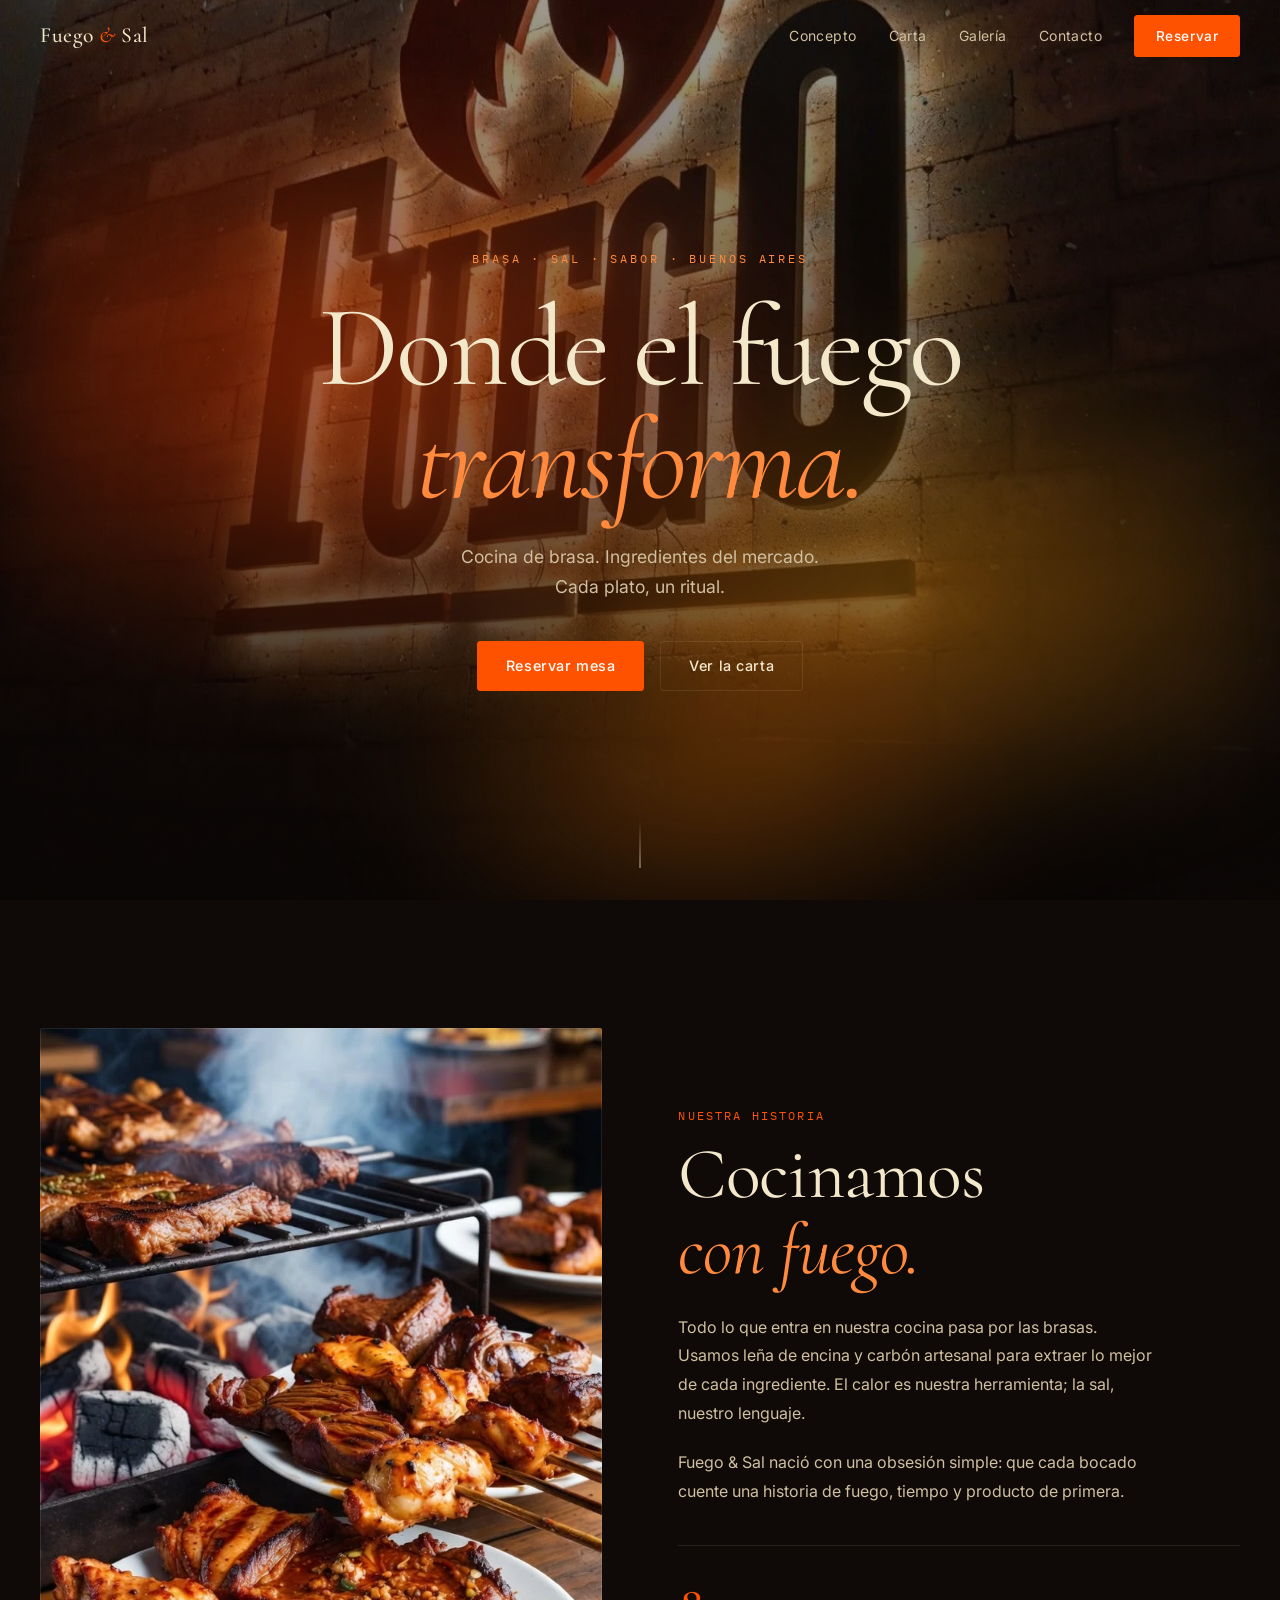
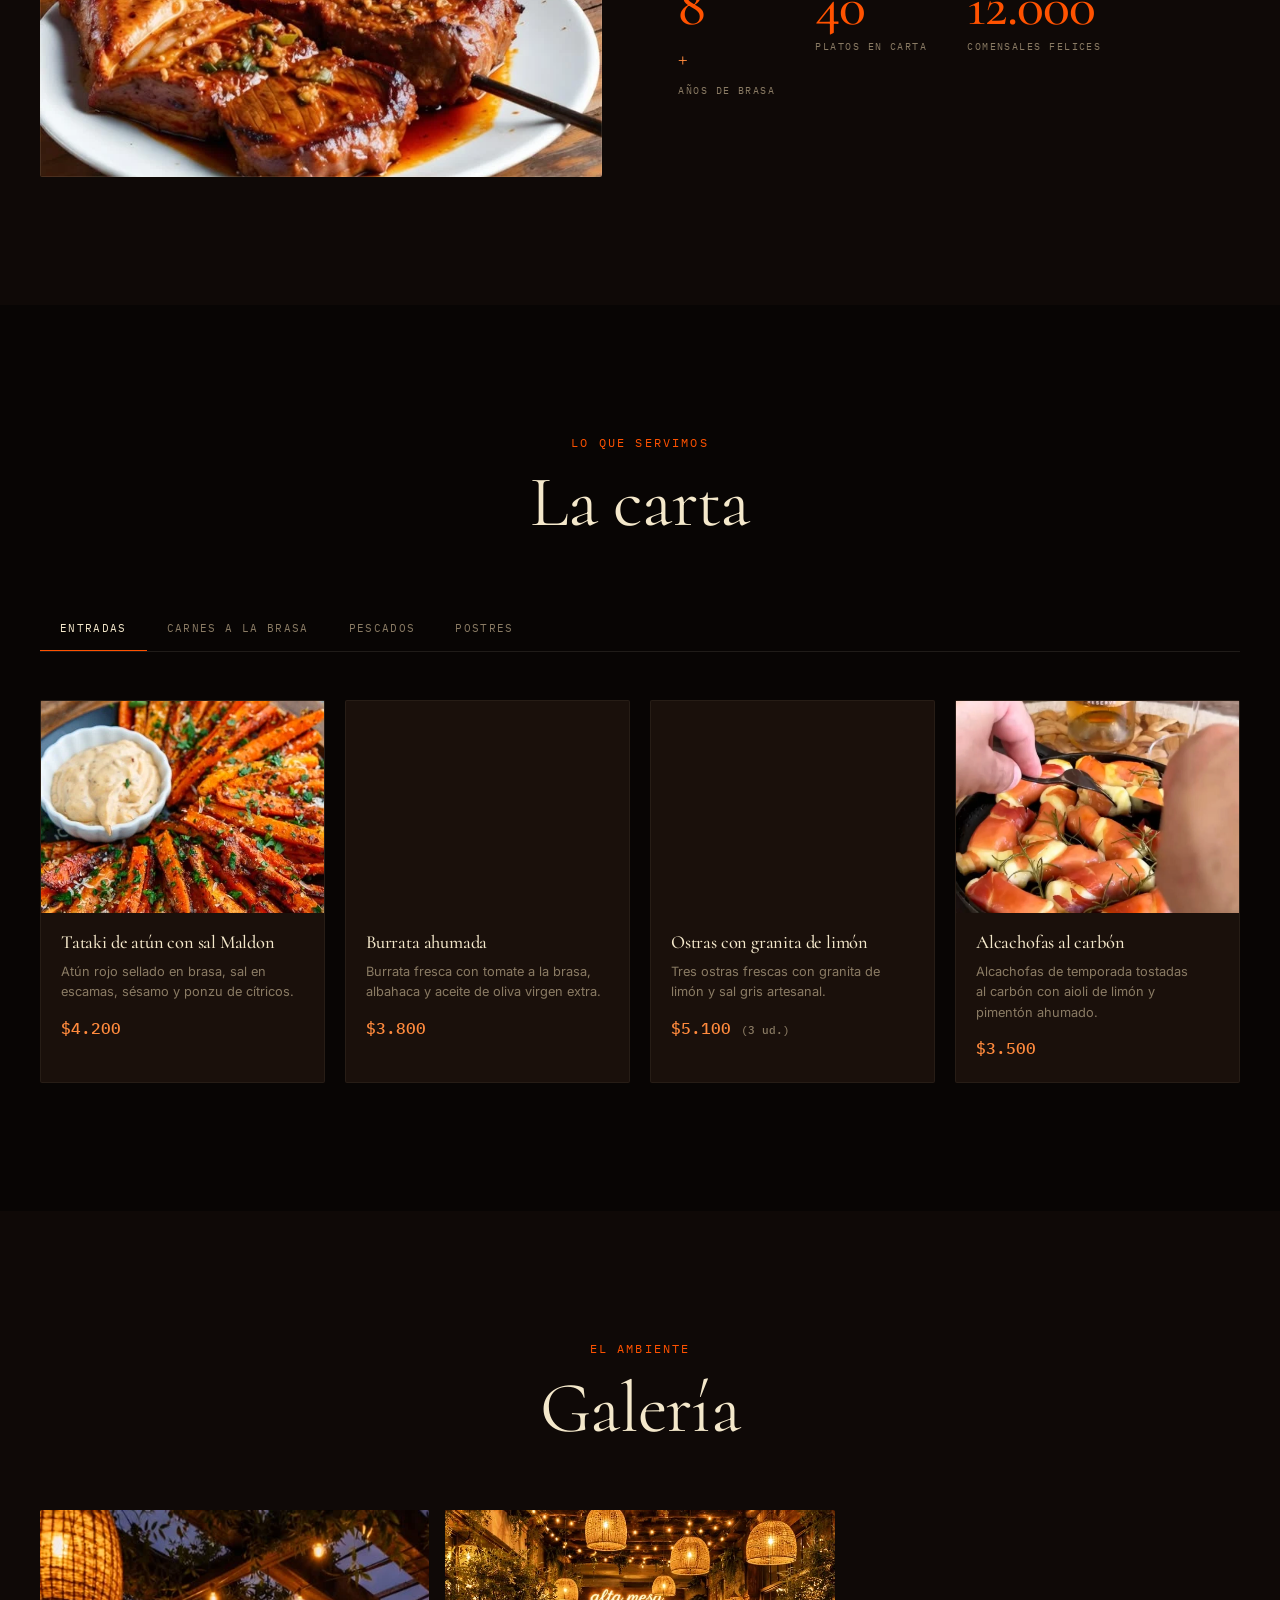
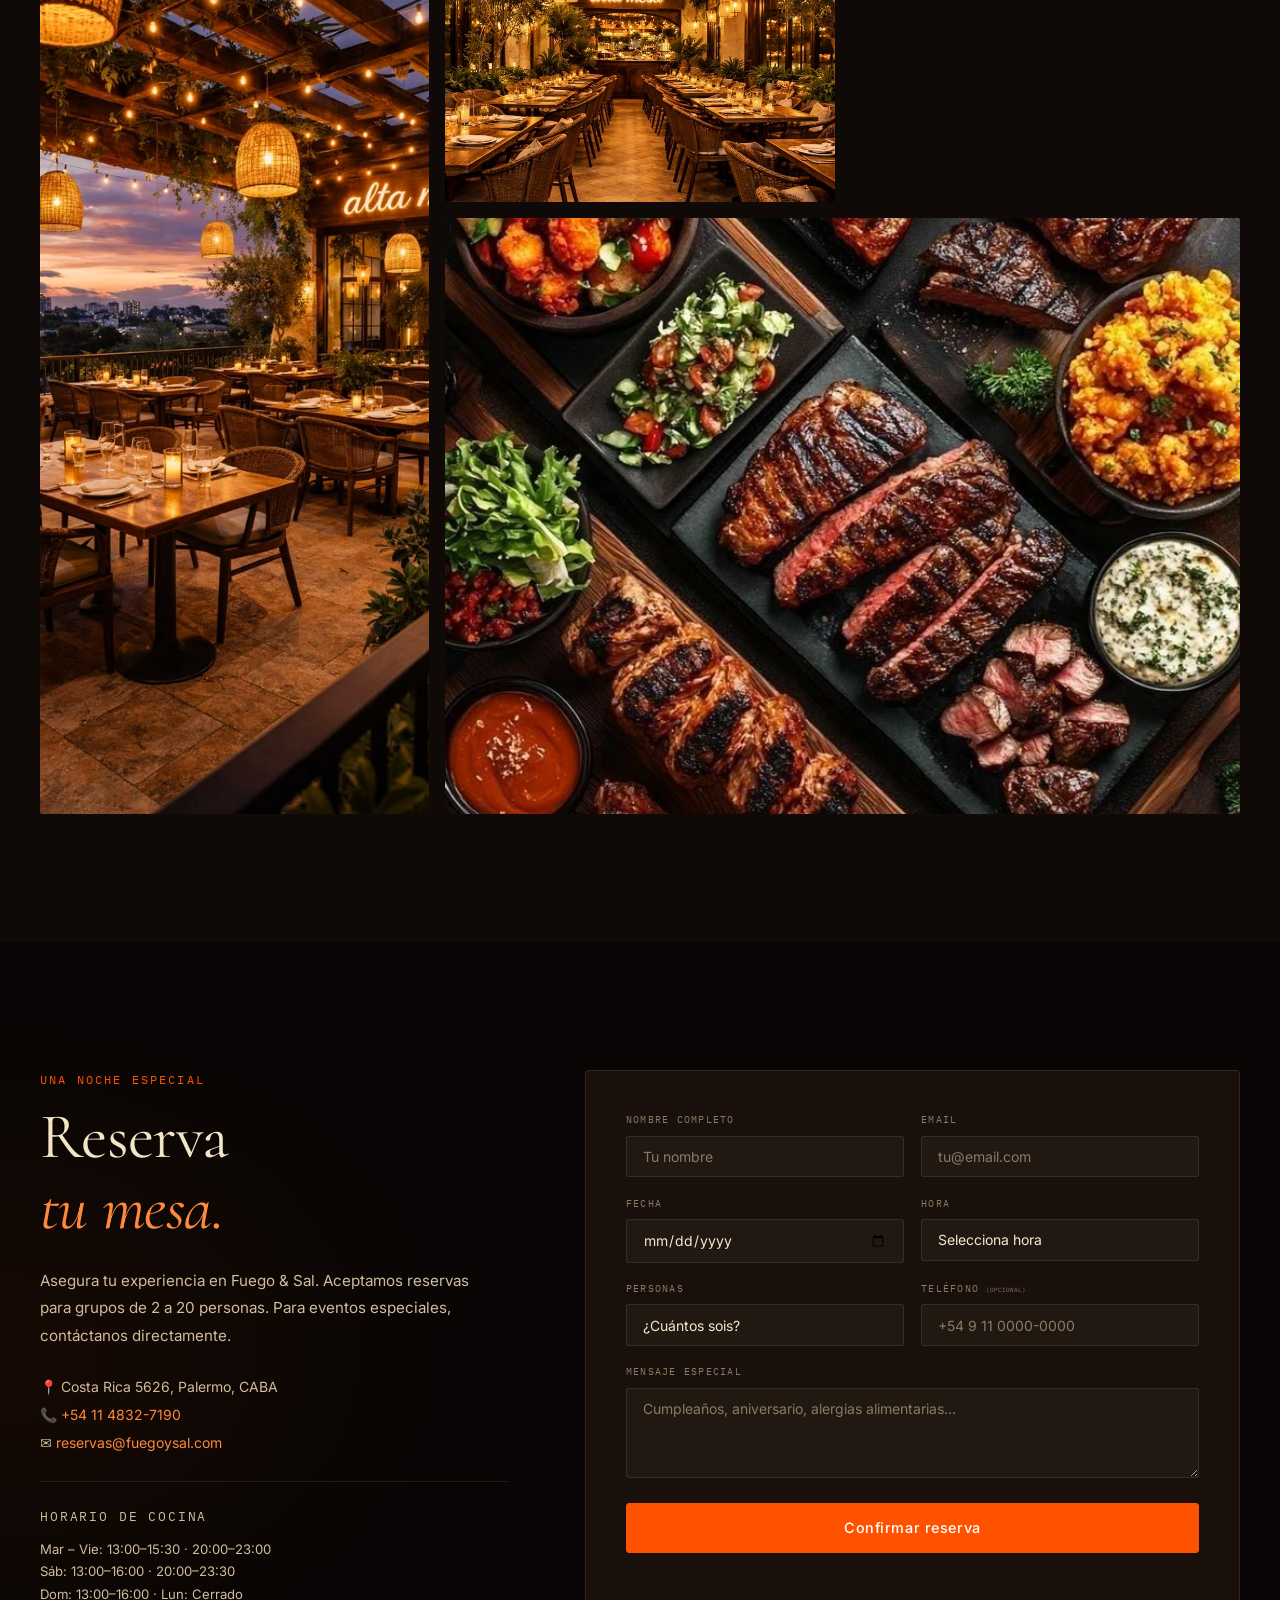
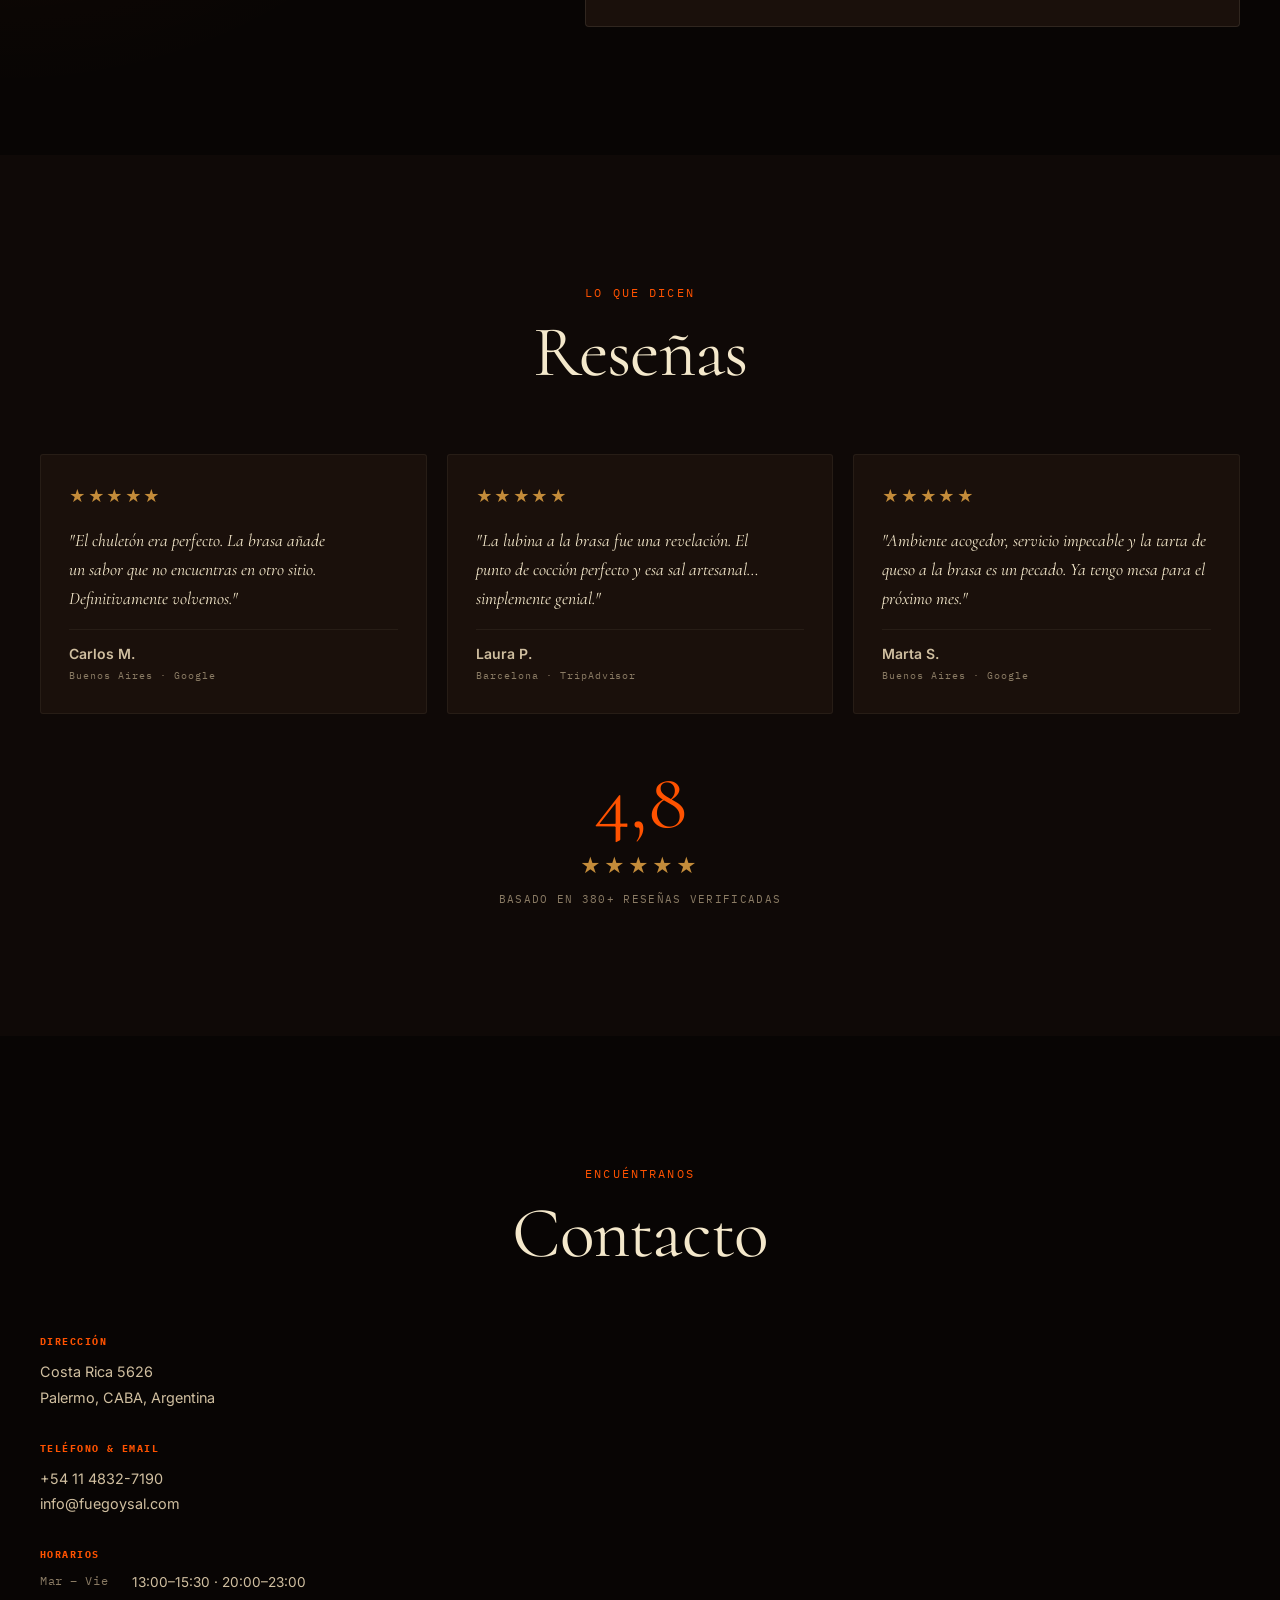
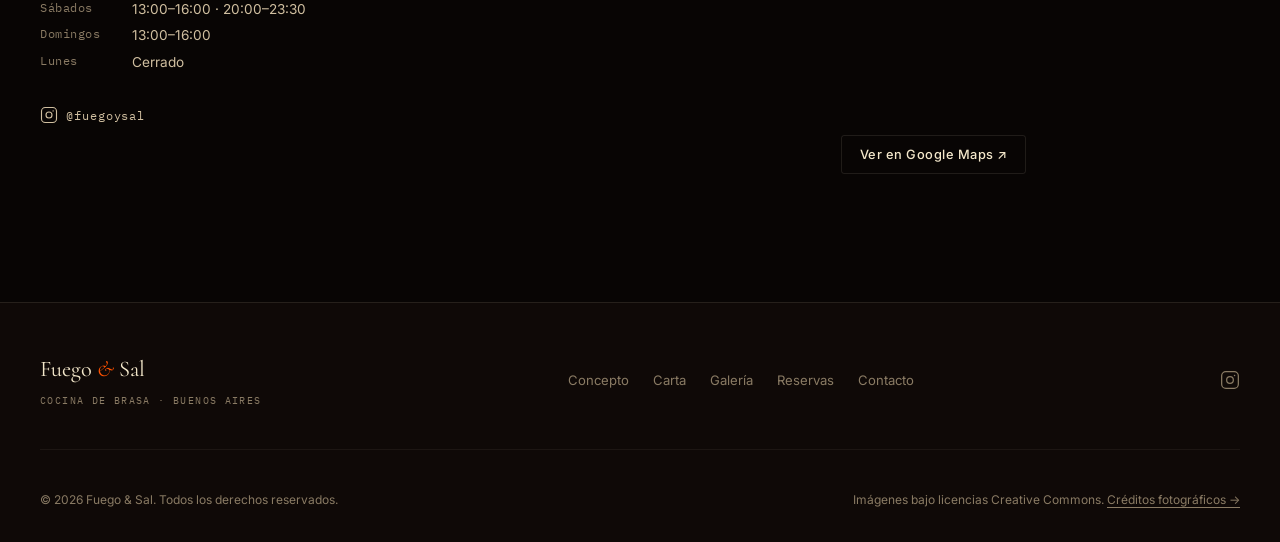
==== index.html @ 5945a269 "primer commit fuego-sal" ====
<!doctype html>
<html lang="es">
<head>
  <meta charset="UTF-8">
  <meta name="viewport" content="width=device-width, initial-scale=1.0">
  <meta name="description" content="Fuego &amp; Sal — Cocina de brasa en el corazón de Palermo, Buenos Aires. Carta de temporada, ingredientes del mercado, reservas online.">
  <title>Fuego &amp; Sal — Restaurante de Brasa · Buenos Aires</title>

  <!-- Fonts -->
  <link rel="preconnect" href="https://fonts.googleapis.com">
  <link rel="preconnect" href="https://fonts.gstatic.com" crossorigin>
  <link rel="stylesheet" href="https://fonts.googleapis.com/css2?family=Cormorant:ital,wght@0,300;0,400;0,500;0,600;1,300;1,400;1,500;1,600&family=Inter:wght@300;400;500;600&family=IBM+Plex+Mono:wght@400;500&display=swap">

  <!-- Preload hero -->
  <link rel="preload" as="image" href="assets/img/hero.webp" fetchpriority="high">

  <!-- CSS -->
  <link rel="stylesheet" href="styles.css?v=20260519">
</head>
<body>

  <!-- Skip link -->
  <a class="skip-link" href="#main">Ir al contenido principal</a>

  <!-- ============================================================
       SPLASH
  ============================================================ -->
  <div class="splash" data-splash aria-hidden="true">
    <div class="splash-inner">
      <div class="splash-brand">
        <span class="splash-f">F</span>
        <span class="splash-amp">&amp;</span>
        <span class="splash-s">S</span>
      </div>
      <div class="splash-bar"></div>
    </div>
  </div>

  <!-- ============================================================
       NAV
  ============================================================ -->
  <header class="nav" data-nav>
    <a href="#inicio" class="nav-brand" aria-label="Fuego &amp; Sal — inicio">
      Fuego <span class="nav-amp">&amp;</span> Sal
    </a>
    <nav class="nav-links" aria-label="Navegación principal">
      <a href="#concepto" class="nav-link">Concepto</a>
      <a href="#carta" class="nav-link">Carta</a>
      <a href="#galeria" class="nav-link">Galería</a>
      <a href="#contacto" class="nav-link">Contacto</a>
    </nav>
    <a href="#reservas" class="btn btn-nav">Reservar</a>
    <button class="nav-burger" aria-label="Abrir menú" aria-expanded="false" aria-controls="nav-mobile">
      <span class="burger-line"></span>
      <span class="burger-line"></span>
      <span class="burger-line"></span>
    </button>
  </header>

  <!-- Mobile nav overlay -->
  <div class="nav-mobile" id="nav-mobile" role="dialog" aria-label="Menú móvil" aria-hidden="true">
    <button class="nav-mobile-close" aria-label="Cerrar menú">✕</button>
    <nav>
      <a href="#concepto" class="nav-mobile-link">Concepto</a>
      <a href="#carta" class="nav-mobile-link">Carta</a>
      <a href="#galeria" class="nav-mobile-link">Galería</a>
      <a href="#reservas" class="nav-mobile-link">Reservas</a>
      <a href="#contacto" class="nav-mobile-link">Contacto</a>
    </nav>
    <a href="#reservas" class="btn btn-primary btn-full">Reservar mesa</a>
  </div>

  <!-- ============================================================
       MAIN
  ============================================================ -->
  <main id="main">

    <!-- HERO -->
    <section class="hero" id="inicio" aria-label="Sección principal">
      <div class="hero-bg">
        <img
          src="assets/img/hero.webp"
          alt="Brasas ardientes en la parrilla de Fuego &amp; Sal"
          fetchpriority="high"
          loading="eager"
          decoding="sync"
        >
        <div class="hero-tint" aria-hidden="true"></div>
      </div>
      <div class="hero-mesh" aria-hidden="true"></div>
      <div class="hero-grain" aria-hidden="true"></div>

      <div class="hero-inner">
        <p class="hero-kicker">Brasa · Sal · Sabor · Buenos Aires</p>
        <h1 class="hero-title">
          Donde el fuego<br>
          <em>transforma.</em>
        </h1>
        <p class="hero-sub">
          Cocina de brasa. Ingredientes del mercado.<br>
          Cada plato, un ritual.
        </p>
        <div class="hero-actions">
          <a href="#reservas" class="btn btn-primary">Reservar mesa</a>
          <a href="#carta" class="btn btn-ghost">Ver la carta</a>
        </div>
      </div>

      <a href="#concepto" class="hero-scroll-cue" aria-label="Desplazarse hacia abajo">
        <span class="scroll-line" aria-hidden="true"></span>
      </a>
    </section>

    <!-- ============================================================
         CONCEPTO
    ============================================================ -->
    <section class="concepto" id="concepto" aria-label="Nuestro concepto">
      <div class="concepto-inner container">

        <div class="concepto-media reveal" data-reveal>
          <img
            src="assets/img/concept.webp"
            alt="Interior del restaurante con luz cálida y atmósfera íntima"
            loading="lazy"
            decoding="async"
          >
          <div class="concepto-media-frame" aria-hidden="true"></div>
        </div>

        <div class="concepto-text">
          <p class="eyebrow reveal" data-reveal>Nuestra historia</p>
          <h2 class="concepto-title reveal" data-reveal>
            Cocinamos<br><em>con fuego.</em>
          </h2>
          <p class="concepto-body reveal" data-reveal>
            Todo lo que entra en nuestra cocina pasa por las brasas. Usamos leña de encina y carbón artesanal para extraer lo mejor de cada ingrediente. El calor es nuestra herramienta; la sal, nuestro lenguaje.
          </p>
          <p class="concepto-body reveal" data-reveal>
            Fuego &amp; Sal nació con una obsesión simple: que cada bocado cuente una historia de fuego, tiempo y producto de primera.
          </p>
          <div class="concepto-stats" aria-label="Datos del restaurante">
            <div class="stat reveal" data-reveal>
              <span class="stat-num" data-count-to="8">8</span>
              <span class="stat-suffix">+</span>
              <span class="stat-label">años de brasa</span>
            </div>
            <div class="stat reveal" data-reveal>
              <span class="stat-num" data-count-to="40">40</span>
              <span class="stat-label">platos en carta</span>
            </div>
            <div class="stat reveal" data-reveal>
              <span class="stat-num" data-count-to="12000">12.000</span>
              <span class="stat-label">comensales felices</span>
            </div>
          </div>
        </div>

      </div>
    </section>

    <!-- ============================================================
         CARTA
    ============================================================ -->
    <section class="carta" id="carta" aria-label="Nuestra carta">
      <div class="container">

        <div class="section-head reveal" data-reveal>
          <p class="eyebrow">Lo que servimos</p>
          <h2>La carta</h2>
        </div>

        <!-- Tabs -->
        <div class="carta-tabs reveal" data-reveal role="tablist" aria-label="Categorías del menú">
          <button class="carta-tab is-active" role="tab" aria-selected="true"  aria-controls="tab-entradas" data-tab="entradas">Entradas</button>
          <button class="carta-tab" role="tab" aria-selected="false" aria-controls="tab-carnes"   data-tab="carnes">Carnes a la brasa</button>
          <button class="carta-tab" role="tab" aria-selected="false" aria-controls="tab-pescados" data-tab="pescados">Pescados</button>
          <button class="carta-tab" role="tab" aria-selected="false" aria-controls="tab-postres"  data-tab="postres">Postres</button>
        </div>

        <!-- Panel: Entradas -->
        <div class="carta-panel is-active" id="tab-entradas" role="tabpanel" data-panel="entradas">
          <div class="platos-grid">
            <article class="plato-card" data-tilt>
              <div class="plato-img">
                <img src="assets/img/entrada-1.webp" alt="Entrada de la carta" loading="lazy" decoding="async">
              </div>
              <div class="plato-info">
                <h3 class="plato-name">Tataki de atún con sal Maldon</h3>
                <p class="plato-desc">Atún rojo sellado en brasa, sal en escamas, sésamo y ponzu de cítricos.</p>
                <span class="plato-price" aria-label="14 euros">$4.200</span>
              </div>
            </article>
            <article class="plato-card" data-tilt>
              <div class="plato-img">
                <img src="assets/img/entrada-2.webp" alt="Entrada de la carta" loading="lazy" decoding="async">
              </div>
              <div class="plato-info">
                <h3 class="plato-name">Burrata ahumada</h3>
                <p class="plato-desc">Burrata fresca con tomate a la brasa, albahaca y aceite de oliva virgen extra.</p>
                <span class="plato-price" aria-label="12 euros">$3.800</span>
              </div>
            </article>
            <article class="plato-card" data-tilt>
              <div class="plato-img">
                <img src="assets/img/entrada-3.webp" alt="Entrada de la carta" loading="lazy" decoding="async">
              </div>
              <div class="plato-info">
                <h3 class="plato-name">Ostras con granita de limón</h3>
                <p class="plato-desc">Tres ostras frescas con granita de limón y sal gris artesanal.</p>
                <span class="plato-price" aria-label="3 unidades">$5.100 <small>(3 ud.)</small></span>
              </div>
            </article>
            <article class="plato-card" data-tilt>
              <div class="plato-img">
                <img src="assets/img/entrada-4.webp" alt="Entrada de la carta" loading="lazy" decoding="async">
              </div>
              <div class="plato-info">
                <h3 class="plato-name">Alcachofas al carbón</h3>
                <p class="plato-desc">Alcachofas de temporada tostadas al carbón con aioli de limón y pimentón ahumado.</p>
                <span class="plato-price" aria-label="11 euros">$3.500</span>
              </div>
            </article>
          </div>
        </div>

        <!-- Panel: Carnes -->
        <div class="carta-panel" id="tab-carnes" role="tabpanel" data-panel="carnes" hidden>
          <div class="platos-grid">
            <article class="plato-card" data-tilt>
              <div class="plato-img">
                <img src="assets/img/plato-ensalada.webp" alt="Chuletón de vaca madurado 60 días" loading="lazy" decoding="async">
              </div>
              <div class="plato-info">
                <h3 class="plato-name">Chuletón madurado 60 días</h3>
                <p class="plato-desc">Vaca, maduración en seco. Con sal Maldon y papas al carbón. 600g.</p>
                <span class="plato-price" aria-label="42 euros">$12.800</span>
              </div>
            </article>
            <article class="plato-card" data-tilt>
              <div class="plato-img">
                <img src="assets/img/concept.webp" alt="Vacío a la parrilla" loading="lazy" decoding="async">
              </div>
              <div class="plato-info">
                <h3 class="plato-name">Vacío a la parrilla</h3>
                <p class="plato-desc">Corte de vacío argentino a la parrilla de leña, con chimichurri de hierbas frescas.</p>
                <span class="plato-price" aria-label="24 euros">$8.900</span>
              </div>
            </article>
            <article class="plato-card" data-tilt>
              <div class="plato-img">
                <img src="assets/img/plato-carne.webp" alt="Entrecot Black Angus" loading="lazy" decoding="async">
              </div>
              <div class="plato-info">
                <h3 class="plato-name">Entrecot Black Angus</h3>
                <p class="plato-desc">Res Black Angus importado. Jugoso y tierno, con mantequilla de tuétano y sal gruesa.</p>
                <span class="plato-price" aria-label="36 euros">$11.200</span>
              </div>
            </article>
            <article class="plato-card" data-tilt>
              <div class="plato-img">
                <img src="assets/img/cocktail.webp" alt="Costillas de cerdo ahumadas" loading="lazy" decoding="async">
              </div>
              <div class="plato-info">
                <h3 class="plato-name">Costillas ahumadas</h3>
                <p class="plato-desc">Costillas de cerdo con miel, soja y especias. Ahumadas 8 horas en brasa de quebracho.</p>
                <span class="plato-price" aria-label="28 euros">$9.600</span>
              </div>
            </article>
          </div>
        </div>

        <!-- Panel: Pescados -->
        <div class="carta-panel" id="tab-pescados" role="tabpanel" data-panel="pescados" hidden>
          <div class="platos-grid">
            <article class="plato-card" data-tilt>
              <div class="plato-img">
                <img src="assets/img/pescado-1.webp" alt="Pescado a la brasa" loading="lazy" decoding="async">
              </div>
              <div class="plato-info">
                <h3 class="plato-name">Lenguado a la brasa</h3>
                <p class="plato-desc">Lenguado entero a la parrilla, sal gruesa artesanal y aceite de oliva con hierbas.</p>
                <span class="plato-price">$10.400</span>
              </div>
            </article>
            <article class="plato-card" data-tilt>
              <div class="plato-img">
                <img src="assets/img/pescado-2.webp" alt="Pescado a la brasa" loading="lazy" decoding="async">
              </div>
              <div class="plato-info">
                <h3 class="plato-name">Pulpo a las brasas</h3>
                <p class="plato-desc">Pulpo braseado con aceite de pimentón ahumado y sal marina gruesa.</p>
                <span class="plato-price">$8.200</span>
              </div>
            </article>
            <article class="plato-card" data-tilt>
              <div class="plato-img">
                <img src="assets/img/pescado-3.webp" alt="Pescado a la brasa" loading="lazy" decoding="async">
              </div>
              <div class="plato-info">
                <h3 class="plato-name">Dorada al carbón</h3>
                <p class="plato-desc">Dorada entera en carbón artesanal con limón, ajo y hierbas frescas del huerto.</p>
                <span class="plato-price">$9.800</span>
              </div>
            </article>
            <article class="plato-card" data-tilt>
              <div class="plato-img">
                <img src="assets/img/pescado-4.webp" alt="Pescado a la brasa" loading="lazy" decoding="async">
              </div>
              <div class="plato-info">
                <h3 class="plato-name">Langostinos a la parrilla</h3>
                <p class="plato-desc">Langostinos frescos a la parrilla de leña con mantequilla de ajo y sal Maldon.</p>
                <span class="plato-price">$7.600</span>
              </div>
            </article>
          </div>
        </div>

        <!-- Panel: Postres -->
        <div class="carta-panel" id="tab-postres" role="tabpanel" data-panel="postres" hidden>
          <div class="platos-grid">
            <article class="plato-card" data-tilt>
              <div class="plato-img">
                <img src="assets/img/postre-1.webp" alt="Postre de la carta" loading="lazy" decoding="async">
              </div>
              <div class="plato-info">
                <h3 class="plato-name">Coulant de chocolate negro</h3>
                <p class="plato-desc">Cacao 70% con corazón fundente, helado de vainilla y sal en escamas.</p>
                <span class="plato-price">$2.800</span>
              </div>
            </article>
            <article class="plato-card" data-tilt>
              <div class="plato-img">
                <img src="assets/img/postre-2.webp" alt="Postre de la carta" loading="lazy" decoding="async">
              </div>
              <div class="plato-info">
                <h3 class="plato-name">Cheesecake a la brasa</h3>
                <p class="plato-desc">Cheesecake rematado al carbón para un acabado ahumado único. Con dulce de leche y higos.</p>
                <span class="plato-price">$2.600</span>
              </div>
            </article>
            <article class="plato-card" data-tilt>
              <div class="plato-img">
                <img src="assets/img/postre-3.webp" alt="Postre de la carta" loading="lazy" decoding="async">
              </div>
              <div class="plato-info">
                <h3 class="plato-name">Sorbete de limón y sal</h3>
                <p class="plato-desc">Sorbete artesanal de limón con sal marina y espuma de vino espumante. Cremoso y refrescante.</p>
                <span class="plato-price">$2.200</span>
              </div>
            </article>
            <article class="plato-card" data-tilt>
              <div class="plato-img">
                <img src="assets/img/postre-4.webp" alt="Postre de la carta" loading="lazy" decoding="async">
              </div>
              <div class="plato-info">
                <h3 class="plato-name">Pannacotta de vainilla</h3>
                <p class="plato-desc">Pannacotta cremosa con caramelo salado, nueces caramelizadas y sal Maldon.</p>
                <span class="plato-price">$2.400</span>
              </div>
            </article>
          </div>
        </div>

      </div>
    </section>

    <!-- ============================================================
         GALERÍA
    ============================================================ -->
    <section class="galeria" id="galeria" aria-label="Galería de imágenes">
      <div class="container">
        <div class="section-head reveal" data-reveal>
          <p class="eyebrow">El ambiente</p>
          <h2>Galería</h2>
        </div>
        <div class="galeria-grid">
          <figure class="galeria-item galeria-item--tall reveal" data-reveal>
            <img src="assets/img/galeria-1.webp" alt="Mesa elegantemente dispuesta en Fuego &amp; Sal" loading="lazy" decoding="async">
            <figcaption class="galeria-caption">Sala principal</figcaption>
          </figure>
          <figure class="galeria-item reveal" data-reveal>
            <img src="assets/img/galeria-2.webp" alt="Cocinero trabajando en la parrilla de carbón" loading="lazy" decoding="async">
            <figcaption class="galeria-caption">Nuestra cocina</figcaption>
          </figure>
          <figure class="galeria-item reveal" data-reveal>
            <img src="assets/img/galeria-3.webp" alt="Terraza exterior del restaurante en día luminoso" loading="lazy" decoding="async">
            <figcaption class="galeria-caption">Terraza</figcaption>
          </figure>
          <figure class="galeria-item galeria-item--wide reveal" data-reveal>
            <img src="assets/img/plato-carne.webp" alt="Chuletón a la brasa recién servido" loading="lazy" decoding="async">
            <figcaption class="galeria-caption">Nuestra especialidad</figcaption>
          </figure>
        </div>
      </div>
    </section>

    <!-- ============================================================
         RESERVAS
    ============================================================ -->
    <section class="reservas" id="reservas" aria-label="Formulario de reservas">
      <div class="reservas-inner container">

        <div class="reservas-text">
          <p class="eyebrow reveal" data-reveal>Una noche especial</p>
          <h2 class="reveal" data-reveal>Reserva<br><em>tu mesa.</em></h2>
          <p class="reservas-body reveal" data-reveal>
            Asegura tu experiencia en Fuego &amp; Sal. Aceptamos reservas para grupos de 2 a 20 personas. Para eventos especiales, contáctanos directamente.
          </p>
          <address class="reservas-meta reveal" data-reveal>
            <p><span aria-hidden="true">📍</span> Costa Rica 5626, Palermo, CABA</p>
            <p><span aria-hidden="true">📞</span> <a href="tel:+541148327190">+54 11 4832-7190</a></p>
            <p><span aria-hidden="true">✉</span> <a href="mailto:reservas@fuegoysal.com">reservas@fuegoysal.com</a></p>
          </address>
          <div class="reservas-horario reveal" data-reveal>
            <p class="horario-label">Horario de cocina</p>
            <p>Mar – Vie: 13:00–15:30 · 20:00–23:00</p>
            <p>Sáb: 13:00–16:00 · 20:00–23:30</p>
            <p>Dom: 13:00–16:00 · Lun: Cerrado</p>
          </div>
        </div>

        <div class="reservas-form-wrap reveal" data-reveal>
          <form class="reservas-form" id="form-reservas" novalidate aria-label="Formulario de reserva">
            <div class="form-row">
              <div class="form-field">
                <label for="f-nombre">Nombre completo</label>
                <input type="text" id="f-nombre" name="nombre" placeholder="Tu nombre" required autocomplete="name">
              </div>
              <div class="form-field">
                <label for="f-email">Email</label>
                <input type="email" id="f-email" name="email" placeholder="tu@email.com" required autocomplete="email">
              </div>
            </div>
            <div class="form-row">
              <div class="form-field">
                <label for="f-fecha">Fecha</label>
                <input type="date" id="f-fecha" name="fecha" required>
              </div>
              <div class="form-field">
                <label for="f-hora">Hora</label>
                <select id="f-hora" name="hora" required>
                  <option value="">Selecciona hora</option>
                  <optgroup label="Mediodía">
                    <option value="13:00">13:00</option>
                    <option value="13:30">13:30</option>
                    <option value="14:00">14:00</option>
                    <option value="14:30">14:30</option>
                  </optgroup>
                  <optgroup label="Noche">
                    <option value="20:00">20:00</option>
                    <option value="20:30">20:30</option>
                    <option value="21:00">21:00</option>
                    <option value="21:30">21:30</option>
                    <option value="22:00">22:00</option>
                  </optgroup>
                </select>
              </div>
            </div>
            <div class="form-row">
              <div class="form-field">
                <label for="f-personas">Personas</label>
                <select id="f-personas" name="personas" required>
                  <option value="">¿Cuántos sois?</option>
                  <option value="1">1 persona</option>
                  <option value="2">2 personas</option>
                  <option value="3">3 personas</option>
                  <option value="4">4 personas</option>
                  <option value="5">5 personas</option>
                  <option value="6">6 personas</option>
                  <option value="7">7 personas</option>
                  <option value="8+">8 o más</option>
                </select>
              </div>
              <div class="form-field">
                <label for="f-tel">Teléfono <span class="field-optional">(opcional)</span></label>
                <input type="tel" id="f-tel" name="telefono" placeholder="+54 9 11 0000-0000" autocomplete="tel">
              </div>
            </div>
            <div class="form-field form-field--full">
              <label for="f-mensaje">Mensaje especial</label>
              <textarea id="f-mensaje" name="mensaje" placeholder="Cumpleaños, aniversario, alergias alimentarias…" rows="3"></textarea>
            </div>
            <button type="submit" class="btn btn-primary btn-submit" id="btn-submit">
              <span class="btn-text">Confirmar reserva</span>
              <span class="btn-loading" aria-hidden="true">Enviando…</span>
              <svg class="btn-check" viewBox="0 0 24 24" fill="none" stroke="currentColor" stroke-width="2.5" stroke-linecap="round" stroke-linejoin="round" aria-hidden="true">
                <polyline points="20 6 9 17 4 12"></polyline>
              </svg>
            </button>
            <p class="form-notice" role="alert" aria-live="polite" aria-atomic="true"></p>
          </form>
        </div>

      </div>
    </section>

    <!-- ============================================================
         RESEÑAS
    ============================================================ -->
    <section class="resenas" id="resenas" aria-label="Reseñas de clientes">
      <div class="container">
        <div class="section-head reveal" data-reveal>
          <p class="eyebrow">Lo que dicen</p>
          <h2>Reseñas</h2>
        </div>
        <div class="resenas-grid">
          <article class="resena-card reveal" data-reveal>
            <div class="resena-stars" aria-label="5 estrellas de 5">★★★★★</div>
            <blockquote>
              <p>"El chuletón era perfecto. La brasa añade un sabor que no encuentras en otro sitio. Definitivamente volvemos."</p>
            </blockquote>
            <footer class="resena-autor">
              <strong>Carlos M.</strong>
              <span>Buenos Aires · Google</span>
            </footer>
          </article>
          <article class="resena-card reveal" data-reveal>
            <div class="resena-stars" aria-label="5 estrellas de 5">★★★★★</div>
            <blockquote>
              <p>"La lubina a la brasa fue una revelación. El punto de cocción perfecto y esa sal artesanal… simplemente genial."</p>
            </blockquote>
            <footer class="resena-autor">
              <strong>Laura P.</strong>
              <span>Barcelona · TripAdvisor</span>
            </footer>
          </article>
          <article class="resena-card reveal" data-reveal>
            <div class="resena-stars" aria-label="5 estrellas de 5">★★★★★</div>
            <blockquote>
              <p>"Ambiente acogedor, servicio impecable y la tarta de queso a la brasa es un pecado. Ya tengo mesa para el próximo mes."</p>
            </blockquote>
            <footer class="resena-autor">
              <strong>Marta S.</strong>
              <span>Buenos Aires · Google</span>
            </footer>
          </article>
        </div>
        <div class="resenas-aggregate reveal" data-reveal>
          <span class="agg-num" data-count-to="4.8">4.8</span>
          <span class="agg-stars" aria-hidden="true">★★★★★</span>
          <span class="agg-label">Basado en <span data-count-to="380">380</span>+ reseñas verificadas</span>
        </div>
      </div>
    </section>

    <!-- ============================================================
         CONTACTO
    ============================================================ -->
    <section class="contacto" id="contacto" aria-label="Información de contacto">
      <div class="container">
        <div class="section-head reveal" data-reveal>
          <p class="eyebrow">Encuéntranos</p>
          <h2>Contacto</h2>
        </div>
        <div class="contacto-inner">
          <div class="contacto-info">
            <div class="info-block reveal" data-reveal>
              <h3>Dirección</h3>
              <address>
                Costa Rica 5626<br>
                Palermo, CABA, Argentina
              </address>
            </div>
            <div class="info-block reveal" data-reveal>
              <h3>Teléfono &amp; Email</h3>
              <p><a href="tel:+541148327190">+54 11 4832-7190</a></p>
              <p><a href="mailto:info@fuegoysal.com">info@fuegoysal.com</a></p>
            </div>
            <div class="info-block reveal" data-reveal>
              <h3>Horarios</h3>
              <dl class="horarios-lista">
                <dt>Mar – Vie</dt><dd>13:00–15:30 · 20:00–23:00</dd>
                <dt>Sábados</dt><dd>13:00–16:00 · 20:00–23:30</dd>
                <dt>Domingos</dt><dd>13:00–16:00</dd>
                <dt>Lunes</dt><dd>Cerrado</dd>
              </dl>
            </div>
            <div class="info-block info-social reveal" data-reveal>
              <a href="#" class="social-link" aria-label="Instagram de Fuego y Sal" rel="noopener noreferrer">
                <svg width="18" height="18" viewBox="0 0 24 24" fill="none" stroke="currentColor" stroke-width="1.5" aria-hidden="true">
                  <rect x="2" y="2" width="20" height="20" rx="5"></rect>
                  <circle cx="12" cy="12" r="4"></circle>
                  <circle cx="17.5" cy="6.5" r="0.9" fill="currentColor" stroke="none"></circle>
                </svg>
                @fuegoysal
              </a>
            </div>
          </div>

          <div class="contacto-mapa reveal" data-reveal>
            <iframe
              src="https://maps.google.com/maps?q=Costa+Rica+5626,+Palermo,+Buenos+Aires,+Argentina&output=embed&z=16"
              width="100%"
              height="380"
              style="border:0;border-radius:3px;filter:saturate(0.7) contrast(1.1);"
              allowfullscreen=""
              loading="lazy"
              referrerpolicy="no-referrer-when-downgrade"
              title="Ubicación de Fuego &amp; Sal — Costa Rica 5626, Palermo, CABA"
              aria-label="Mapa de Google Maps mostrando Costa Rica 5626, Palermo, Buenos Aires"
            ></iframe>
            <div style="margin-top:.75rem;text-align:center;">
              <a href="https://maps.google.com/?q=Costa+Rica+5626+Palermo+Buenos+Aires+Argentina" target="_blank" rel="noopener noreferrer" class="btn btn-ghost btn-sm">Ver en Google Maps ↗</a>
            </div>
          </div>
        </div>
      </div>
    </section>

  </main>

  <!-- ============================================================
       FOOTER
  ============================================================ -->
  <footer class="footer" role="contentinfo">
    <div class="container">
      <div class="footer-top">
        <div class="footer-brand">
          <span class="footer-logo">Fuego <span class="footer-amp">&amp;</span> Sal</span>
          <p class="footer-tagline">Cocina de brasa · Buenos Aires</p>
        </div>
        <nav class="footer-nav" aria-label="Pie de página">
          <a href="#concepto">Concepto</a>
          <a href="#carta">Carta</a>
          <a href="#galeria">Galería</a>
          <a href="#reservas">Reservas</a>
          <a href="#contacto">Contacto</a>
        </nav>
        <div class="footer-social">
          <a href="#" aria-label="Instagram de Fuego y Sal" rel="noopener noreferrer">
            <svg width="20" height="20" viewBox="0 0 24 24" fill="none" stroke="currentColor" stroke-width="1.5" aria-hidden="true">
              <rect x="2" y="2" width="20" height="20" rx="5"></rect>
              <circle cx="12" cy="12" r="4"></circle>
              <circle cx="17.5" cy="6.5" r="0.9" fill="currentColor" stroke="none"></circle>
            </svg>
          </a>
        </div>
      </div>
      <div class="footer-bottom">
        <p>© 2026 Fuego &amp; Sal. Todos los derechos reservados.</p>
        <p class="footer-credits-note">
          Imágenes bajo licencias Creative Commons.
          <a href="creditos.html">Créditos fotográficos →</a>
        </p>
      </div>
    </div>
  </footer>

  <!-- Custom cursor (desktop only) -->
  <div class="cursor" aria-hidden="true">
    <div class="cursor-dot"></div>
    <div class="cursor-ring"></div>
  </div>

  <!-- Scripts: libs first, then data, then entry point -->
  <script defer src="lib/gsap.min.js?v=20260519"></script>
  <script defer src="lib/ScrollTrigger.min.js?v=20260519"></script>
  <script defer src="lib/manifest.js?v=20260519"></script>
  <script defer src="main.js?v=20260519"></script>

</body>
</html>
---- styles.css ----
/* =============================================================
   1. Tokens
   ============================================================= */
:root {
  --bg:       #080504;
  --bg-2:     #0f0907;
  --bg-3:     #1a100b;
  --cream:    #F4E8CB;
  --cream-2:  #D0BFA0;
  --cream-3:  #8A7B64;
  --accent:   #FF5200;
  --accent-2: #FF8A3D;
  --gold:     #C48C3A;
  --line:     rgba(244, 232, 203, 0.10);
  --line-2:   rgba(244, 232, 203, 0.06);

  --serif:  "Cormorant", Georgia, "Times New Roman", serif;
  --sans:   "Inter", -apple-system, BlinkMacSystemFont, "Segoe UI", system-ui, sans-serif;
  --mono:   "IBM Plex Mono", "Courier New", monospace;

  --gutter:    clamp(1.25rem, 5vw, 2.5rem);
  --section:   clamp(5rem, 10vw, 9rem);
  --container: 80rem;
  --nav-h:     72px;

  --ease-out:    cubic-bezier(0.16, 1, 0.3, 1);
  --ease-soft:   cubic-bezier(0.25, 0.46, 0.45, 0.94);
  --ease-bounce: cubic-bezier(0.34, 1.56, 0.64, 1);
}

/* =============================================================
   2. Reset & base
   ============================================================= */
*, *::before, *::after { box-sizing: border-box; margin: 0; }

html {
  -webkit-text-size-adjust: 100%;
  scroll-behavior: smooth;
  overflow-x: clip;
}

@media (prefers-reduced-motion: reduce) {
  html { scroll-behavior: auto; }
}

body {
  font-family: var(--sans);
  font-size: 16px;
  line-height: 1.65;
  background: var(--bg);
  color: var(--cream-2);
  -webkit-font-smoothing: antialiased;
  -moz-osx-font-smoothing: grayscale;
  text-rendering: optimizeLegibility;
  overflow-x: clip;
  overscroll-behavior-y: none;
}

img, svg, video { display: block; max-width: 100%; }
img { height: auto; }
button { font: inherit; color: inherit; cursor: pointer; border: 0; background: none; }
a { color: inherit; text-decoration: none; }
p { text-wrap: pretty; }
h1, h2, h3, h4 { text-wrap: balance; line-height: 1.05; letter-spacing: -0.01em; }
address { font-style: normal; }

::selection { background: var(--accent); color: var(--cream); }

:focus-visible {
  outline: 2px solid var(--accent);
  outline-offset: 3px;
  border-radius: 4px;
}

/* =============================================================
   3. Utilities
   ============================================================= */
.skip-link {
  position: fixed; top: -100px; left: 1rem;
  padding: .6rem 1.2rem;
  background: var(--cream); color: var(--bg);
  font-size: .875rem; font-weight: 600;
  z-index: 9999; border-radius: 6px;
  transition: top .2s var(--ease-out);
}
.skip-link:focus { top: 1rem; }

.container {
  width: min(var(--container), 100% - var(--gutter) * 2);
  margin-inline: auto;
}

.eyebrow {
  font-family: var(--mono);
  font-size: clamp(.65rem, 1.2vw, .75rem);
  letter-spacing: .18em;
  text-transform: uppercase;
  color: var(--accent);
  margin-bottom: .75rem;
}

.section-head {
  text-align: center;
  margin-bottom: clamp(2.5rem, 5vw, 4rem);
}

.section-head h2 {
  font-family: var(--serif);
  font-size: clamp(2.5rem, 6vw, 4.5rem);
  font-weight: 400;
  color: var(--cream);
  margin-top: .5rem;
}

.section-head h2 em {
  font-style: italic;
  color: var(--accent-2);
}

/* =============================================================
   4. Buttons
   ============================================================= */
.btn {
  display: inline-flex;
  align-items: center;
  gap: .5rem;
  padding: .75rem 1.75rem;
  border-radius: 3px;
  font-size: .9rem;
  font-weight: 500;
  letter-spacing: .04em;
  transition: transform .25s var(--ease-out), box-shadow .25s var(--ease-out), background .2s, color .2s;
  white-space: nowrap;
}

.btn-primary {
  background: var(--accent);
  color: #fff;
  border: 1px solid var(--accent);
}
.btn-primary:hover {
  background: var(--accent-2);
  border-color: var(--accent-2);
  transform: translateY(-2px);
  box-shadow: 0 8px 32px rgba(255, 82, 0, 0.4);
}

.btn-ghost {
  background: transparent;
  color: var(--cream);
  border: 1px solid var(--line);
}
.btn-ghost:hover {
  border-color: var(--cream-2);
  transform: translateY(-2px);
}

.btn-nav {
  background: var(--accent);
  color: #fff;
  border: 1px solid var(--accent);
  padding: .55rem 1.3rem;
  font-size: .85rem;
}
.btn-nav:hover {
  background: var(--accent-2);
  border-color: var(--accent-2);
}

.btn-sm {
  padding: .5rem 1.1rem;
  font-size: .8rem;
}

.btn-full { width: 100%; justify-content: center; }

/* =============================================================
   5. SPLASH
   ============================================================= */
.splash {
  position: fixed;
  inset: 0;
  z-index: 9000;
  background: var(--bg);
  display: flex;
  align-items: center;
  justify-content: center;
  pointer-events: all;
  /* CSS safety: auto-hide at 4.5s even if JS fails */
  animation: splashSafety .01s 4.5s forwards;
}

@keyframes splashSafety {
  to { opacity: 0; pointer-events: none; visibility: hidden; }
}

.splash.is-out {
  opacity: 0;
  pointer-events: none;
  transition: opacity .6s var(--ease-out);
}

.splash-inner {
  display: flex;
  flex-direction: column;
  align-items: center;
  gap: 1.5rem;
}

.splash-brand {
  display: flex;
  align-items: baseline;
  gap: .4rem;
  font-family: var(--serif);
  font-size: clamp(3rem, 10vw, 5rem);
  font-weight: 400;
  color: var(--cream);
  letter-spacing: .02em;
  animation: splashBrandIn .8s .2s var(--ease-out) both;
}

.splash-amp {
  color: var(--accent);
  font-style: italic;
}

.splash-bar {
  width: 48px; height: 2px;
  background: var(--accent);
  animation: splashBarIn .6s .6s var(--ease-out) both;
}

@keyframes splashBrandIn {
  from { opacity: 0; transform: translateY(20px); }
  to   { opacity: 1; transform: none; }
}

@keyframes splashBarIn {
  from { width: 0; opacity: 0; }
  to   { width: 48px; opacity: 1; }
}

/* =============================================================
   6. NAV
   ============================================================= */
.nav {
  position: fixed;
  top: 0; left: 0; right: 0;
  z-index: 500;
  height: var(--nav-h);
  display: flex;
  align-items: center;
  padding-inline: var(--gutter);
  gap: 2rem;
  transition: background .4s var(--ease-out), box-shadow .4s var(--ease-out);
}

.nav.is-solid {
  background: rgba(8, 5, 4, 0.94);
  backdrop-filter: blur(16px);
  -webkit-backdrop-filter: blur(16px);
  box-shadow: 0 1px 0 var(--line);
}

.nav-brand {
  font-family: var(--serif);
  font-size: 1.35rem;
  font-weight: 500;
  color: var(--cream);
  flex-shrink: 0;
  letter-spacing: .03em;
}

.nav-amp { color: var(--accent); font-style: italic; }

.nav-links {
  display: none;
  align-items: center;
  gap: 2rem;
  margin-left: auto;
}

@media (min-width: 960px) {
  .nav-links { display: flex; }
}

.nav-link {
  font-size: .875rem;
  font-weight: 400;
  color: var(--cream-2);
  letter-spacing: .03em;
  position: relative;
  transition: color .2s;
}

.nav-link::after {
  content: "";
  position: absolute;
  left: 0; bottom: -3px;
  width: 0; height: 1px;
  background: var(--accent);
  transition: width .3s var(--ease-out);
}

.nav-link:hover { color: var(--cream); }
.nav-link:hover::after { width: 100%; }

.nav > .btn-nav { margin-left: auto; }

@media (min-width: 960px) {
  .nav > .btn-nav { margin-left: 0; }
}

/* Burger */
.nav-burger {
  display: flex;
  flex-direction: column;
  gap: 5px;
  padding: .5rem;
  margin-left: auto;
}

@media (min-width: 960px) { .nav-burger { display: none; } }

.burger-line {
  display: block;
  width: 22px; height: 1.5px;
  background: var(--cream);
  transition: transform .3s var(--ease-out), opacity .2s;
}

.nav-burger[aria-expanded="true"] .burger-line:nth-child(1) { transform: translateY(6.5px) rotate(45deg); }
.nav-burger[aria-expanded="true"] .burger-line:nth-child(2) { opacity: 0; }
.nav-burger[aria-expanded="true"] .burger-line:nth-child(3) { transform: translateY(-6.5px) rotate(-45deg); }

/* Mobile nav */
.nav-mobile {
  position: fixed;
  inset: 0;
  z-index: 400;
  background: rgba(8, 5, 4, 0.97);
  backdrop-filter: blur(20px);
  -webkit-backdrop-filter: blur(20px);
  display: flex;
  flex-direction: column;
  align-items: center;
  justify-content: center;
  gap: 2.5rem;
  opacity: 0;
  pointer-events: none;
  transition: opacity .35s var(--ease-out);
}

.nav-mobile.is-open {
  opacity: 1;
  pointer-events: all;
}

.nav-mobile nav {
  display: flex;
  flex-direction: column;
  align-items: center;
  gap: 1.8rem;
}

.nav-mobile-link {
  font-family: var(--serif);
  font-size: clamp(1.6rem, 5vw, 2.2rem);
  font-weight: 400;
  color: var(--cream);
  transition: color .2s;
}
.nav-mobile-link:hover { color: var(--accent); }

.nav-mobile-close {
  position: absolute;
  top: 1.5rem; right: 1.5rem;
  font-size: 1.3rem;
  color: var(--cream-2);
  padding: .5rem;
  transition: color .2s;
}
.nav-mobile-close:hover { color: var(--cream); }

/* =============================================================
   7. HERO
   ============================================================= */
.hero {
  position: relative;
  min-height: 100vh;
  min-height: 100svh;
  display: flex;
  align-items: center;
  justify-content: center;
  overflow: hidden;
  background: var(--bg);
}

.hero-bg {
  position: absolute;
  inset: 0;
  z-index: 0;
}

.hero-bg img {
  width: 100%;
  height: 100%;
  object-fit: cover;
  object-position: center;
}

.hero-tint {
  position: absolute;
  inset: 0;
  background: linear-gradient(
    to bottom,
    rgba(8, 5, 4, 0.40) 0%,
    rgba(8, 5, 4, 0.65) 50%,
    rgba(8, 5, 4, 0.88) 100%
  );
}

/* Ember mesh gradient — FIRE palette, different from any reference project */
.hero-mesh {
  position: absolute;
  inset: 0;
  z-index: 1;
  background:
    radial-gradient(ellipse 70% 60% at 25% 40%, rgba(255, 82, 0, 0.45) 0%, transparent 60%),
    radial-gradient(ellipse 60% 50% at 75% 65%, rgba(196, 140, 58, 0.40) 0%, transparent 55%),
    radial-gradient(ellipse 50% 55% at 55% 85%, rgba(255, 138, 61, 0.30) 0%, transparent 50%);
  filter: blur(55px) saturate(160%);
  animation: emberDrift 18s ease-in-out infinite alternate;
  pointer-events: none;
}

@keyframes emberDrift {
  0%   { transform: scale(1)    translate(0%, 0%); }
  33%  { transform: scale(1.12) translate(-2%, 1.5%); }
  66%  { transform: scale(1.08) translate(2.5%, -1%); }
  100% { transform: scale(1.15) translate(-1%, 2%); }
}

@media (prefers-reduced-motion: reduce) {
  .hero-mesh { animation: none; }
}

/* Grain overlay */
.hero-grain {
  position: absolute;
  inset: 0;
  z-index: 2;
  opacity: .045;
  mix-blend-mode: overlay;
  pointer-events: none;
  background-image: url("data:image/svg+xml,%3Csvg xmlns='http://www.w3.org/2000/svg' width='256' height='256'%3E%3Cfilter id='n'%3E%3CfeTurbulence type='fractalNoise' baseFrequency='0.85' numOctaves='4' stitchTiles='stitch'/%3E%3C/filter%3E%3Crect width='100%25' height='100%25' filter='url(%23n)'/%3E%3C/svg%3E");
  background-size: 200px 200px;
}

.hero-inner {
  position: relative;
  z-index: 3;
  text-align: center;
  padding: calc(var(--nav-h) + 2rem) var(--gutter) 4rem;
  max-width: 900px;
}

.hero-kicker {
  font-family: var(--mono);
  font-size: clamp(.62rem, 1.3vw, .72rem);
  letter-spacing: .25em;
  text-transform: uppercase;
  color: var(--accent-2);
  margin-bottom: 1.5rem;
  opacity: 0;
  transform: translateY(16px);
  transition: opacity .8s var(--ease-out) .1s, transform .8s var(--ease-out) .1s;
}

.hero-title {
  font-family: var(--serif);
  font-size: clamp(3rem, 9vw, 7.5rem);
  font-weight: 400;
  line-height: 0.98;
  color: var(--cream);
  letter-spacing: -.02em;
  text-wrap: balance;
  margin-bottom: 1.5rem;
  opacity: 0;
  transform: translateY(24px);
  transition: opacity .9s var(--ease-out) .3s, transform .9s var(--ease-out) .3s;
}

.hero-title em {
  font-style: italic;
  color: var(--accent-2);
}

.hero-sub {
  font-size: clamp(.9rem, 1.8vw, 1.1rem);
  color: var(--cream-2);
  line-height: 1.7;
  max-width: 50ch;
  margin-inline: auto;
  margin-bottom: 2.5rem;
  opacity: 0;
  transform: translateY(16px);
  transition: opacity .8s var(--ease-out) .55s, transform .8s var(--ease-out) .55s;
}

.hero-actions {
  display: flex;
  align-items: center;
  justify-content: center;
  gap: 1rem;
  flex-wrap: wrap;
  opacity: 0;
  transform: translateY(12px);
  transition: opacity .7s var(--ease-out) .75s, transform .7s var(--ease-out) .75s;
}

/* Reveal state triggered by JS */
.hero.is-ready .hero-kicker,
.hero.is-ready .hero-title,
.hero.is-ready .hero-sub,
.hero.is-ready .hero-actions {
  opacity: 1;
  transform: none;
}

/* Scroll cue */
.hero-scroll-cue {
  position: absolute;
  bottom: 2rem;
  left: 50%;
  transform: translateX(-50%);
  z-index: 3;
  display: flex;
  flex-direction: column;
  align-items: center;
  gap: .5rem;
  opacity: 0;
  transition: opacity .6s var(--ease-out) 1.2s;
}

.hero.is-ready .hero-scroll-cue { opacity: 1; }

.scroll-line {
  display: block;
  width: 1px; height: 48px;
  background: linear-gradient(to bottom, transparent, var(--cream-2));
  animation: scrollPulse 2s ease-in-out infinite;
}

@keyframes scrollPulse {
  0%, 100% { transform: scaleY(1); opacity: .6; }
  50%       { transform: scaleY(.5); opacity: 1; }
}

/* =============================================================
   8. CONCEPTO
   ============================================================= */
.concepto {
  padding-block: var(--section);
  background: var(--bg-2);
  overflow: hidden;
}

.concepto-inner {
  display: grid;
  grid-template-columns: 1fr;
  gap: clamp(2.5rem, 6vw, 5rem);
  align-items: center;
}

@media (min-width: 960px) {
  .concepto-inner { grid-template-columns: 1fr 1fr; }
}

.concepto-media {
  position: relative;
  border-radius: 2px;
  overflow: hidden;
  aspect-ratio: 4 / 5;
}

@media (min-width: 960px) {
  .concepto-media { aspect-ratio: 3 / 4; }
}

.concepto-media img {
  width: 100%; height: 100%;
  object-fit: cover;
  transition: transform 6s var(--ease-soft);
}

.concepto-media:hover img { transform: scale(1.04); }

.concepto-media-frame {
  position: absolute;
  inset: 0;
  border: 1px solid var(--line);
  pointer-events: none;
}

.concepto-title {
  font-family: var(--serif);
  font-size: clamp(2.5rem, 6vw, 4.5rem);
  font-weight: 400;
  color: var(--cream);
  line-height: 1.05;
  margin-block: .75rem 1.5rem;
}

.concepto-title em {
  display: block;
  font-style: italic;
  color: var(--accent-2);
}

.concepto-body {
  font-size: clamp(.875rem, 1.5vw, 1rem);
  color: var(--cream-2);
  line-height: 1.8;
  max-width: 50ch;
  margin-bottom: 1.25rem;
}

.concepto-stats {
  display: flex;
  gap: clamp(1.5rem, 4vw, 2.5rem);
  margin-top: 2.5rem;
  padding-top: 2rem;
  border-top: 1px solid var(--line);
  flex-wrap: wrap;
}

.stat {
  display: flex;
  flex-direction: column;
  gap: .25rem;
}

.stat-num {
  font-family: var(--serif);
  font-size: clamp(2.5rem, 5vw, 3.5rem);
  font-weight: 500;
  color: var(--accent);
  line-height: 1;
  letter-spacing: -.02em;
}

.stat-suffix {
  font-family: var(--serif);
  font-size: 1.5rem;
  color: var(--accent-2);
}

.stat-label {
  font-family: var(--mono);
  font-size: .65rem;
  letter-spacing: .14em;
  text-transform: uppercase;
  color: var(--cream-3);
}

/* =============================================================
   9. CARTA
   ============================================================= */
.carta {
  padding-block: var(--section);
  background: var(--bg);
}

/* Tabs */
.carta-tabs {
  display: flex;
  align-items: center;
  gap: 0;
  border-bottom: 1px solid var(--line);
  margin-bottom: clamp(2rem, 4vw, 3rem);
  overflow-x: auto;
  scrollbar-width: none;
}

.carta-tabs::-webkit-scrollbar { display: none; }

.carta-tab {
  font-family: var(--mono);
  font-size: clamp(.62rem, 1.2vw, .7rem);
  letter-spacing: .12em;
  text-transform: uppercase;
  color: var(--cream-3);
  padding: .9rem 1.25rem;
  white-space: nowrap;
  position: relative;
  transition: color .25s;
  flex-shrink: 0;
}

.carta-tab::after {
  content: "";
  position: absolute;
  bottom: -1px; left: 0; right: 0;
  height: 2px;
  background: var(--accent);
  transform: scaleX(0);
  transform-origin: left;
  transition: transform .3s var(--ease-out);
}

.carta-tab:hover { color: var(--cream-2); }
.carta-tab.is-active { color: var(--cream); }
.carta-tab.is-active::after { transform: scaleX(1); }

/* Panels */
.carta-panel { display: none; }
.carta-panel.is-active { display: block; animation: panelIn .35s var(--ease-out) both; }

@keyframes panelIn {
  from { opacity: 0; transform: translateY(12px); }
  to   { opacity: 1; transform: none; }
}

/* Cards */
.platos-grid {
  display: grid;
  grid-template-columns: repeat(4, 1fr);
  gap: 1.25rem;
}

.plato-card {
  background: var(--bg-3);
  border: 1px solid var(--line-2);
  border-radius: 2px;
  overflow: visible;
  transition: box-shadow .35s var(--ease-out), border-color .35s;
  transform-style: preserve-3d;
  will-change: transform;
}

.plato-card:hover {
  border-color: rgba(255, 82, 0, 0.25);
  box-shadow: 0 12px 40px rgba(0, 0, 0, 0.4),
              0 0 0 1px rgba(255, 82, 0, 0.12);
}

.plato-img {
  aspect-ratio: 4 / 3;
  overflow: hidden;
}

.plato-img img {
  width: 100%; height: 100%;
  object-fit: cover;
  transition: transform .5s var(--ease-soft), filter .4s;
  filter: saturate(1.05);
}

.plato-card:hover .plato-img img {
  transform: scale(1.06);
  filter: saturate(1.18) brightness(1.05);
}

.plato-info {
  padding: 1.1rem 1.25rem 1.25rem;
  display: flex;
  flex-direction: column;
  gap: .5rem;
}

.plato-name {
  font-family: var(--serif);
  font-size: clamp(1rem, 2vw, 1.15rem);
  font-weight: 500;
  color: var(--cream);
  line-height: 1.25;
}

.plato-desc {
  font-size: .8rem;
  color: var(--cream-3);
  line-height: 1.6;
  flex-grow: 1;
}

.plato-price {
  font-family: var(--mono);
  font-size: 1rem;
  font-weight: 500;
  color: var(--accent-2);
  margin-top: .25rem;
}

.plato-price small { font-size: .7em; color: var(--cream-3); }

/* =============================================================
   10. GALERÍA
   ============================================================= */
.galeria {
  padding-block: var(--section);
  background: var(--bg-2);
}

.galeria-grid {
  display: grid;
  grid-template-columns: 1fr 1fr;
  grid-template-rows: auto auto;
  gap: 1rem;
}

@media (min-width: 720px) {
  .galeria-grid {
    grid-template-columns: 1fr 1fr 1fr;
    grid-template-rows: auto auto;
  }
  .galeria-item--tall { grid-row: span 2; }
  .galeria-item--wide { grid-column: span 2; }
}

.galeria-item {
  position: relative;
  overflow: hidden;
  border-radius: 2px;
  margin: 0;
  cursor: pointer;
  aspect-ratio: 4/3;
}

.galeria-item--tall { aspect-ratio: 3/4; }

@media (min-width: 720px) {
  .galeria-item--tall { aspect-ratio: auto; }
}

.galeria-item img {
  width: 100%; height: 100%;
  object-fit: cover;
  transition: transform .7s var(--ease-soft), filter .4s;
  filter: saturate(1.05);
}

.galeria-item:hover img {
  transform: scale(1.06);
  filter: saturate(1.2) brightness(1.08);
}

.galeria-caption {
  position: absolute;
  bottom: 0; left: 0; right: 0;
  padding: .75rem 1rem;
  background: linear-gradient(transparent, rgba(8,5,4,.85));
  font-family: var(--mono);
  font-size: .65rem;
  letter-spacing: .14em;
  text-transform: uppercase;
  color: var(--cream-2);
  transform: translateY(4px);
  opacity: 0;
  transition: opacity .3s, transform .3s var(--ease-out);
}

.galeria-item:hover .galeria-caption {
  opacity: 1;
  transform: none;
}

/* =============================================================
   11. RESERVAS
   ============================================================= */
.reservas {
  padding-block: var(--section);
  background: var(--bg);
  position: relative;
}

.reservas::before {
  content: "";
  position: absolute;
  inset: 0;
  background:
    radial-gradient(ellipse 60% 70% at 0% 50%, rgba(255, 82, 0, 0.06) 0%, transparent 60%);
  pointer-events: none;
}

.reservas-inner {
  display: grid;
  grid-template-columns: 1fr;
  gap: clamp(2.5rem, 6vw, 5rem);
  align-items: start;
}

@media (min-width: 960px) {
  .reservas-inner { grid-template-columns: 1fr 1.4fr; }
}

.reservas-inner h2 {
  font-family: var(--serif);
  font-size: clamp(2.2rem, 5vw, 4rem);
  font-weight: 400;
  color: var(--cream);
  line-height: 1.1;
  margin-block: .5rem 1.5rem;
}

.reservas-inner h2 em { font-style: italic; color: var(--accent-2); }

.reservas-body {
  font-size: clamp(.85rem, 1.5vw, .95rem);
  color: var(--cream-2);
  line-height: 1.8;
  margin-bottom: 1.5rem;
  max-width: 45ch;
}

.reservas-meta {
  font-size: .875rem;
  color: var(--cream-2);
  line-height: 2;
}

.reservas-meta a {
  color: var(--accent-2);
  transition: color .2s;
}
.reservas-meta a:hover { color: var(--cream); }

.reservas-horario {
  margin-top: 1.5rem;
  padding-top: 1.5rem;
  border-top: 1px solid var(--line);
}

.horario-label {
  font-family: var(--mono);
  font-size: .65rem;
  letter-spacing: .14em;
  text-transform: uppercase;
  color: var(--cream-3);
  margin-bottom: .6rem;
}

.reservas-horario p {
  font-size: .82rem;
  color: var(--cream-2);
  line-height: 1.7;
}

/* Form */
.reservas-form-wrap {
  background: var(--bg-3);
  border: 1px solid var(--line);
  border-radius: 4px;
  padding: clamp(1.5rem, 4vw, 2.5rem);
}

.reservas-form {
  display: flex;
  flex-direction: column;
  gap: 1.1rem;
}

.form-row {
  display: grid;
  grid-template-columns: 1fr;
  gap: 1.1rem;
}

@media (min-width: 540px) {
  .form-row { grid-template-columns: 1fr 1fr; }
}

.form-field {
  display: flex;
  flex-direction: column;
  gap: .45rem;
}

.form-field--full { grid-column: 1 / -1; }

.form-field label {
  font-family: var(--mono);
  font-size: .65rem;
  letter-spacing: .12em;
  text-transform: uppercase;
  color: var(--cream-3);
}

.field-optional {
  font-size: .6em;
  color: var(--cream-3);
  letter-spacing: 0;
}

.form-field input,
.form-field select,
.form-field textarea {
  background: rgba(244, 232, 203, .04);
  border: 1px solid var(--line);
  border-radius: 3px;
  padding: .7rem 1rem;
  font-family: var(--sans);
  font-size: .875rem;
  color: var(--cream);
  width: 100%;
  transition: border-color .2s, background .2s;
  appearance: none;
  -webkit-appearance: none;
}

.form-field input::placeholder,
.form-field textarea::placeholder { color: var(--cream-3); }

.form-field input:focus,
.form-field select:focus,
.form-field textarea:focus {
  outline: none;
  border-color: var(--accent);
  background: rgba(244, 232, 203, .06);
}

.form-field select option { background: var(--bg-3); color: var(--cream); }

.form-field textarea { resize: vertical; min-height: 90px; }

/* Submit button states */
.btn-submit {
  position: relative;
  justify-content: center;
  overflow: hidden;
  margin-top: .5rem;
}

.btn-loading,
.btn-check {
  position: absolute;
  opacity: 0;
  transition: opacity .3s;
}

.btn-check { width: 20px; height: 20px; }

.btn-submit.is-loading .btn-text { opacity: 0; }
.btn-submit.is-loading .btn-loading { opacity: 1; }

.btn-submit.is-done .btn-text { opacity: 0; }
.btn-submit.is-done .btn-check { opacity: 1; }

.btn-submit.is-done {
  background: #22a85a;
  border-color: #22a85a;
  pointer-events: none;
}

.btn-check polyline {
  stroke-dasharray: 30;
  stroke-dashoffset: 30;
  transition: stroke-dashoffset .5s var(--ease-out) .1s;
}

.btn-submit.is-done .btn-check polyline {
  stroke-dashoffset: 0;
}

.form-notice {
  font-size: .8rem;
  color: var(--cream-2);
  text-align: center;
  min-height: 1.2em;
}

.form-notice.is-error { color: #ff6b6b; }
.form-notice.is-success { color: #6bffb0; }

/* =============================================================
   12. RESEÑAS
   ============================================================= */
.resenas {
  padding-block: var(--section);
  background: var(--bg-2);
}

.resenas-grid {
  display: grid;
  grid-template-columns: 1fr;
  gap: 1.25rem;
  margin-bottom: 3rem;
}

@media (min-width: 720px) {
  .resenas-grid { grid-template-columns: repeat(3, 1fr); }
}

.resena-card {
  background: var(--bg-3);
  border: 1px solid var(--line-2);
  border-radius: 3px;
  padding: 1.75rem;
  display: flex;
  flex-direction: column;
  gap: 1rem;
  transition: border-color .3s, transform .3s var(--ease-out);
}

.resena-card:hover {
  border-color: rgba(196, 140, 58, 0.3);
  transform: translateY(-4px);
}

.resena-stars {
  color: var(--gold);
  font-size: 1rem;
  letter-spacing: .1em;
}

.resena-card blockquote p {
  font-family: var(--serif);
  font-size: clamp(1rem, 2vw, 1.1rem);
  font-style: italic;
  color: var(--cream);
  line-height: 1.65;
}

.resena-autor {
  display: flex;
  flex-direction: column;
  gap: .2rem;
  padding-top: .75rem;
  border-top: 1px solid var(--line-2);
  margin-top: auto;
}

.resena-autor strong {
  font-size: .875rem;
  font-weight: 600;
  color: var(--cream-2);
}

.resena-autor span {
  font-family: var(--mono);
  font-size: .62rem;
  letter-spacing: .1em;
  color: var(--cream-3);
}

.resenas-aggregate {
  text-align: center;
  display: flex;
  flex-direction: column;
  align-items: center;
  gap: .5rem;
}

.agg-num {
  font-family: var(--serif);
  font-size: clamp(3rem, 8vw, 5rem);
  font-weight: 400;
  color: var(--accent);
  line-height: 1;
}

.agg-stars {
  color: var(--gold);
  font-size: 1.25rem;
  letter-spacing: .15em;
}

.agg-label {
  font-family: var(--mono);
  font-size: .68rem;
  letter-spacing: .12em;
  text-transform: uppercase;
  color: var(--cream-3);
}

/* =============================================================
   13. CONTACTO
   ============================================================= */
.contacto {
  padding-block: var(--section);
  background: var(--bg);
}

.contacto-inner {
  display: grid;
  grid-template-columns: 1fr;
  gap: clamp(2.5rem, 6vw, 5rem);
  align-items: start;
}

@media (min-width: 960px) {
  .contacto-inner { grid-template-columns: 1fr 1.2fr; }
}

.contacto-info {
  display: flex;
  flex-direction: column;
  gap: 2rem;
}

.info-block h3 {
  font-family: var(--mono);
  font-size: .65rem;
  letter-spacing: .14em;
  text-transform: uppercase;
  color: var(--accent);
  margin-bottom: .75rem;
}

.info-block address,
.info-block p {
  font-size: .9rem;
  color: var(--cream-2);
  line-height: 1.8;
}

.info-block a {
  color: var(--cream-2);
  transition: color .2s;
}
.info-block a:hover { color: var(--accent-2); }

.horarios-lista {
  display: grid;
  grid-template-columns: auto 1fr;
  gap: .3rem 1.5rem;
  font-size: .85rem;
  color: var(--cream-2);
  line-height: 1.6;
}

.horarios-lista dt {
  color: var(--cream-3);
  font-family: var(--mono);
  font-size: .72rem;
  letter-spacing: .05em;
}

.info-social { display: flex; gap: 1rem; }

.social-link {
  display: flex;
  align-items: center;
  gap: .5rem;
  font-family: var(--mono);
  font-size: .72rem;
  letter-spacing: .08em;
  color: var(--cream-2);
  transition: color .2s;
}
.social-link:hover { color: var(--accent-2); }

/* Map */
.contacto-mapa { width: 100%; }

.mapa-placeholder {
  aspect-ratio: 4/3;
  background: var(--bg-3);
  border: 1px solid var(--line);
  border-radius: 3px;
  display: flex;
  align-items: center;
  justify-content: center;
}

.mapa-inner {
  display: flex;
  flex-direction: column;
  align-items: center;
  gap: 1rem;
  text-align: center;
  padding: 2rem;
  color: var(--cream-3);
}

.mapa-address {
  font-size: .9rem;
  color: var(--cream-2);
  line-height: 1.6;
}

/* =============================================================
   14. FOOTER
   ============================================================= */
.footer {
  background: var(--bg-2);
  border-top: 1px solid var(--line);
  padding-block: 3rem 2rem;
}

.footer-top {
  display: flex;
  flex-direction: column;
  gap: 2rem;
  margin-bottom: 2.5rem;
  padding-bottom: 2.5rem;
  border-bottom: 1px solid var(--line-2);
}

@media (min-width: 720px) {
  .footer-top {
    flex-direction: row;
    align-items: center;
    justify-content: space-between;
  }
}

.footer-logo {
  font-family: var(--serif);
  font-size: 1.4rem;
  font-weight: 400;
  color: var(--cream);
  display: block;
  margin-bottom: .3rem;
}

.footer-amp { color: var(--accent); font-style: italic; }

.footer-tagline {
  font-family: var(--mono);
  font-size: .62rem;
  letter-spacing: .14em;
  text-transform: uppercase;
  color: var(--cream-3);
}

.footer-nav {
  display: flex;
  flex-wrap: wrap;
  gap: .5rem 1.5rem;
}

.footer-nav a {
  font-size: .82rem;
  color: var(--cream-3);
  transition: color .2s;
}
.footer-nav a:hover { color: var(--cream); }

.footer-social {
  display: flex;
  gap: .75rem;
}

.footer-social a {
  color: var(--cream-3);
  transition: color .2s, transform .2s;
}
.footer-social a:hover { color: var(--accent-2); transform: translateY(-2px); }

.footer-bottom {
  display: flex;
  flex-direction: column;
  gap: .5rem;
  font-size: .75rem;
  color: var(--cream-3);
}

@media (min-width: 720px) {
  .footer-bottom { flex-direction: row; justify-content: space-between; }
}

.footer-credits-note a {
  color: var(--cream-3);
  transition: color .2s;
  text-decoration: underline;
  text-underline-offset: 3px;
}
.footer-credits-note a:hover { color: var(--cream-2); }

/* =============================================================
   15. REVEAL EFFECTS
   ============================================================= */
.reveal {
  opacity: 0;
  transform: translateY(32px);
  transition: opacity .75s var(--ease-out), transform .75s var(--ease-out);
}

.reveal.is-visible {
  opacity: 1;
  transform: none;
}

/* Defensive: elements that have data-split must never be invisible */
.reveal[data-split] {
  opacity: 1;
  transform: none;
}

/* Stagger for siblings */
.concepto-stats .stat.reveal:nth-child(1) { transition-delay: .0s; }
.concepto-stats .stat.reveal:nth-child(2) { transition-delay: .12s; }
.concepto-stats .stat.reveal:nth-child(3) { transition-delay: .24s; }

.resenas-grid .resena-card.reveal:nth-child(1) { transition-delay: .0s; }
.resenas-grid .resena-card.reveal:nth-child(2) { transition-delay: .10s; }
.resenas-grid .resena-card.reveal:nth-child(3) { transition-delay: .20s; }

/* =============================================================
   16. TILT CARD HALO
   ============================================================= */
.plato-card-halo {
  position: absolute;
  width: 200px; height: 200px;
  border-radius: 50%;
  background: radial-gradient(circle, rgba(255, 82, 0, 0.18), transparent 70%);
  pointer-events: none;
  transform: translate(-50%, -50%);
  z-index: 1;
  opacity: 0;
  transition: opacity .3s;
}

.plato-card:hover .plato-card-halo { opacity: 1; }

/* =============================================================
   17. CUSTOM CURSOR (desktop only)
   ============================================================= */
@media (hover: hover) and (pointer: fine) {
  * { cursor: none !important; }
}

.cursor {
  position: fixed;
  inset: 0;
  pointer-events: none;
  z-index: 9999;
  opacity: 0;
  transition: opacity .25s var(--ease-out);
}

.cursor.is-ready { opacity: 1; }

.cursor-dot {
  position: fixed;
  width: 6px; height: 6px;
  border-radius: 50%;
  background: var(--accent);
  transform: translate3d(-50%, -50%, 0);
  z-index: 2;
}

.cursor-ring {
  position: fixed;
  width: 32px; height: 32px;
  border-radius: 50%;
  border: 1px solid rgba(255, 82, 0, 0.5);
  transform: translate3d(-50%, -50%, 0);
  transition: width .25s var(--ease-out), height .25s var(--ease-out), border-color .2s;
}

.cursor.is-hovering .cursor-ring {
  width: 52px; height: 52px;
  border-color: var(--accent-2);
}

/* =============================================================
   18. REDUCED MOTION
   Only gate intrusive / looping effects, NOT micro-interactions
   ============================================================= */
@media (prefers-reduced-motion: reduce) {
  .scroll-line { animation: none; }
  .splash-bar  { animation: none; }
}

/* =============================================================
   19. MOBILE RESPONSIVE
   ============================================================= */
@media (max-width: 539px) {
  .hero-actions { flex-direction: column; align-items: center; }
  .hero-actions .btn { width: min(280px, 90%); justify-content: center; }
  .platos-grid { grid-template-columns: 1fr; }
}

@media (min-width: 540px) and (max-width: 959px) {
  .platos-grid { grid-template-columns: repeat(2, 1fr); }
}
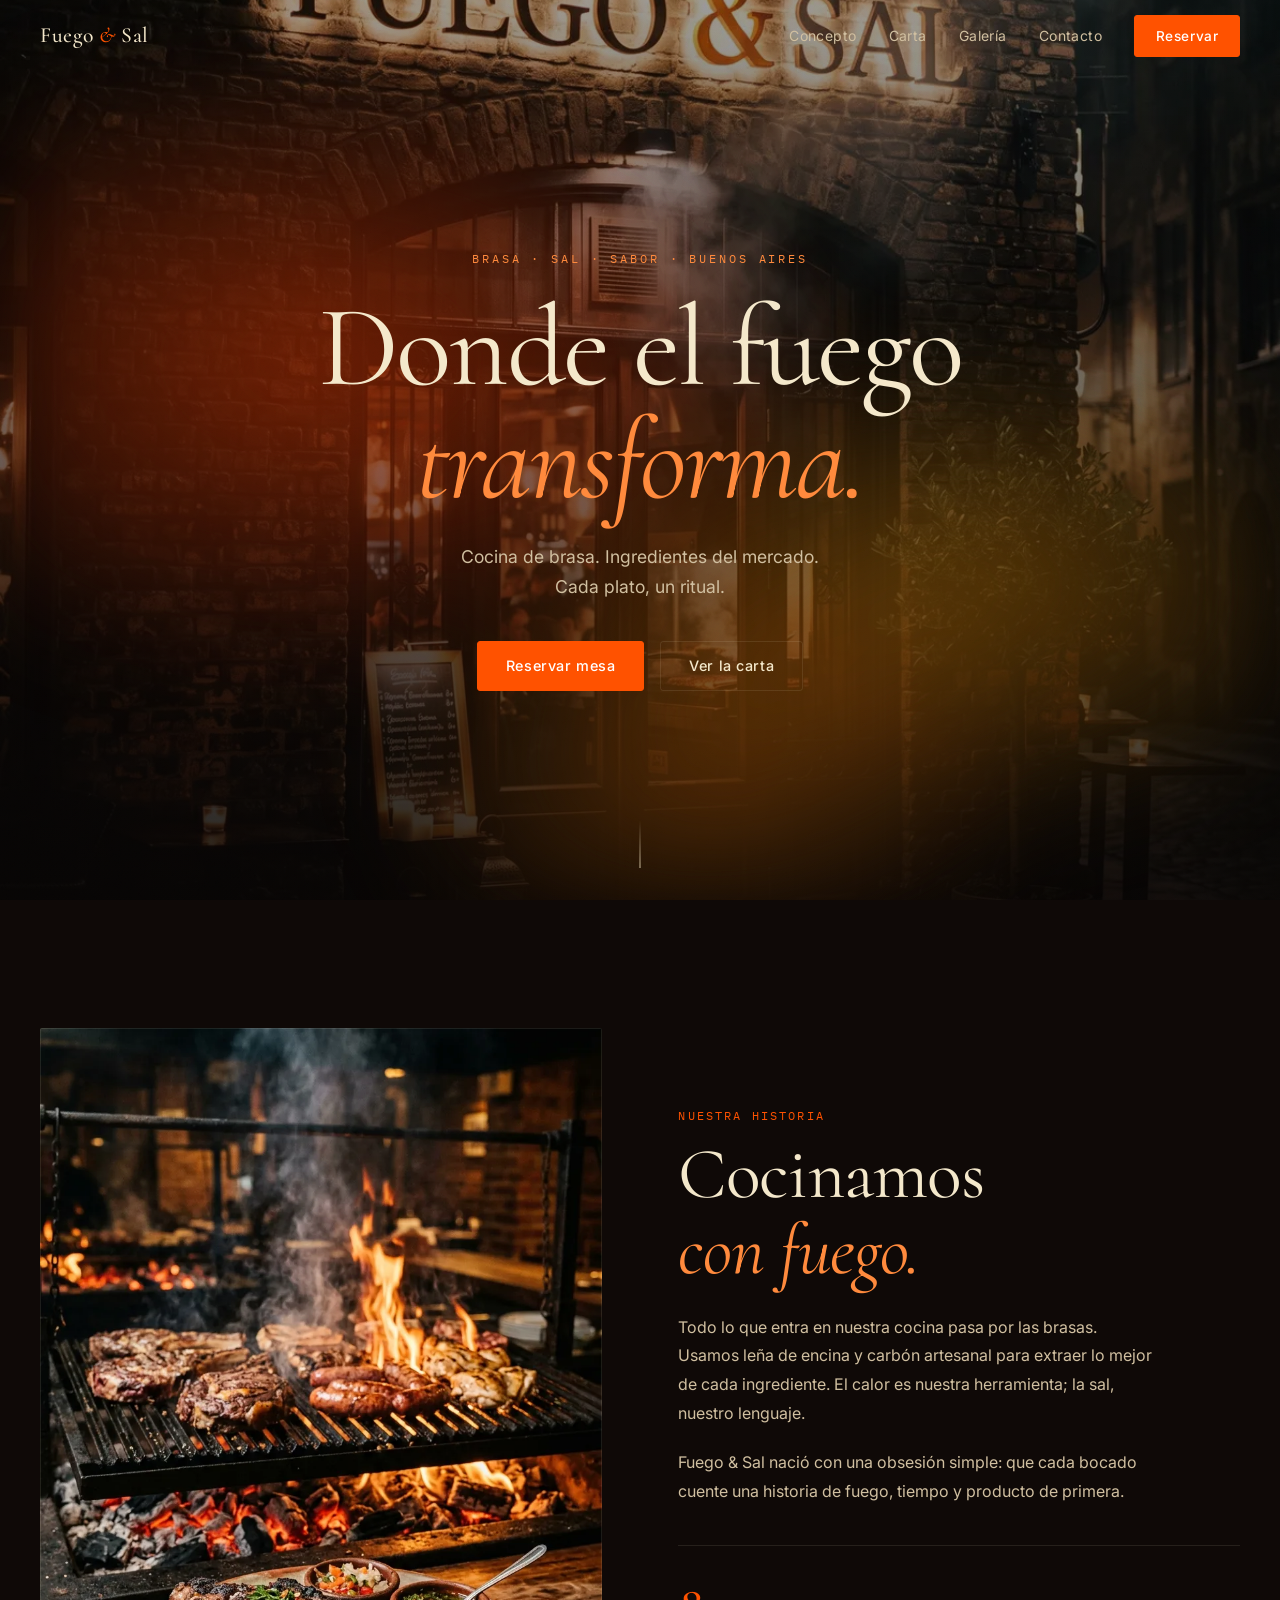
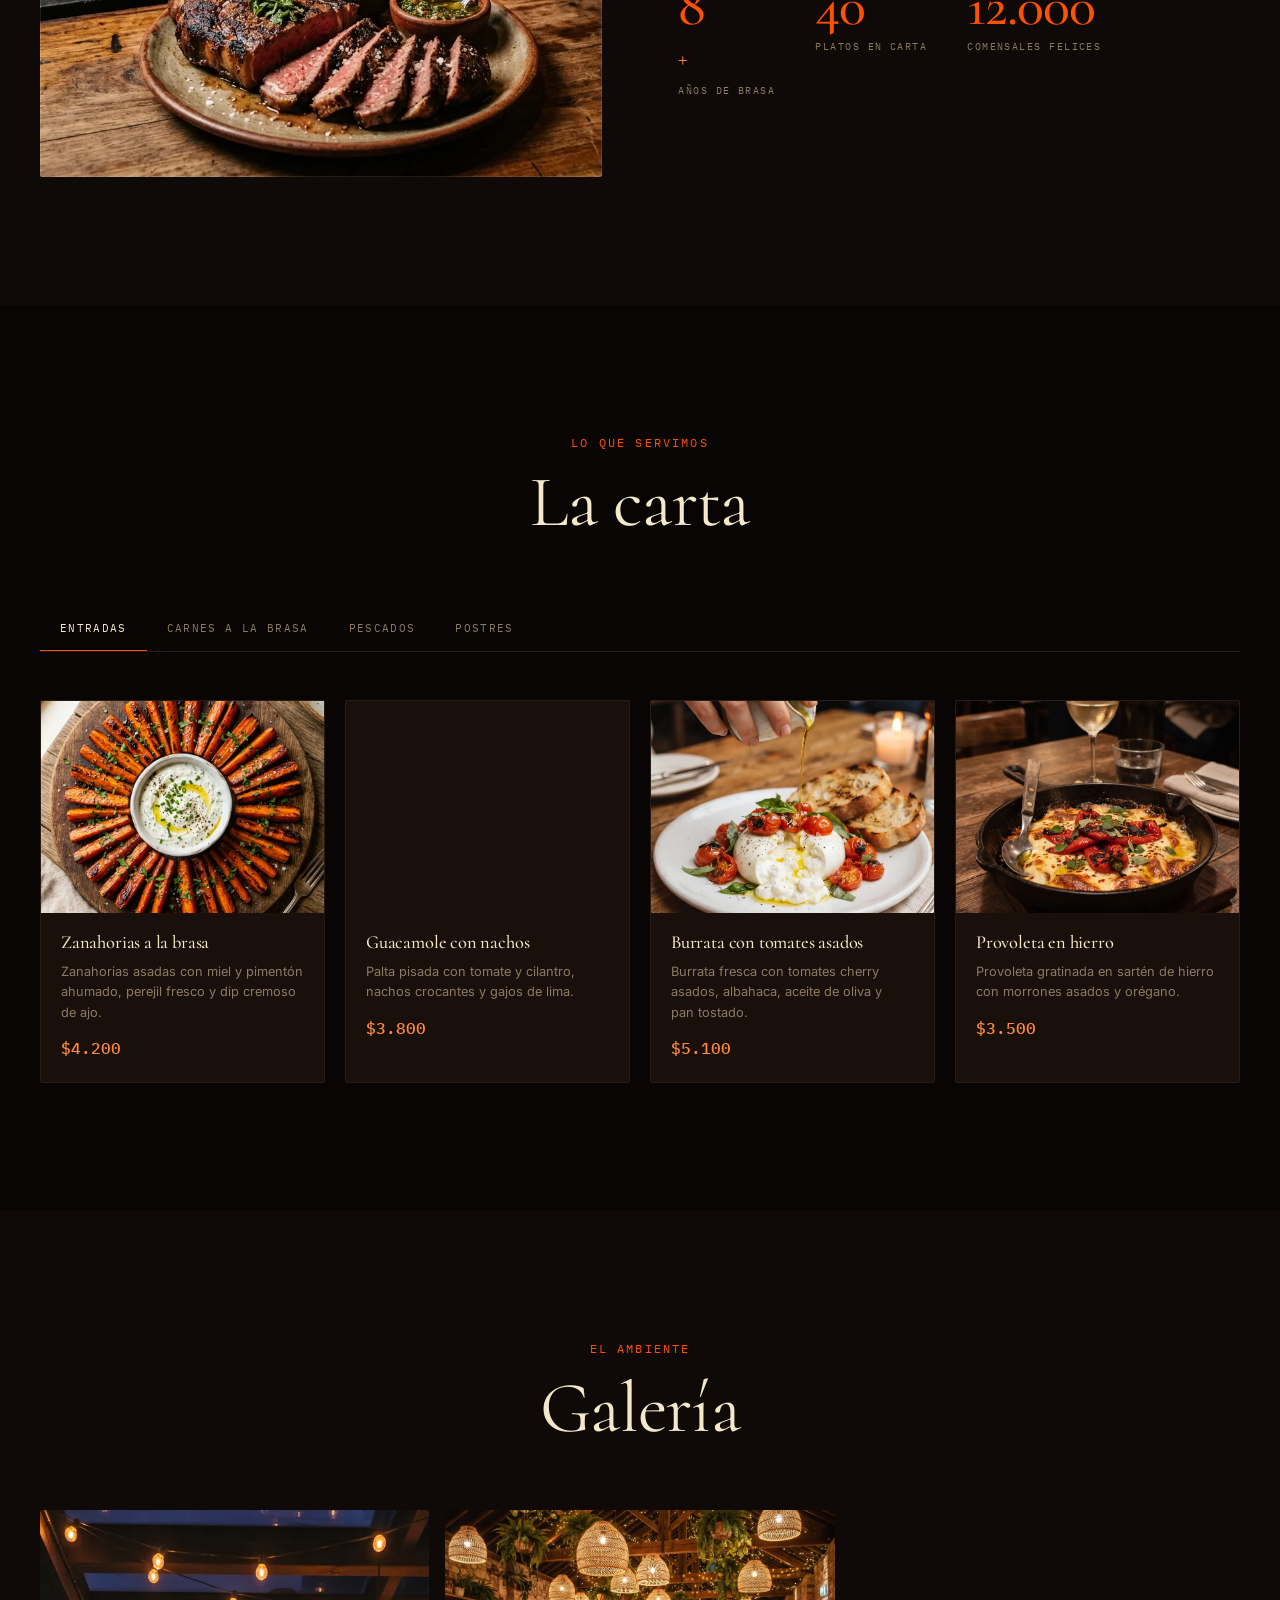
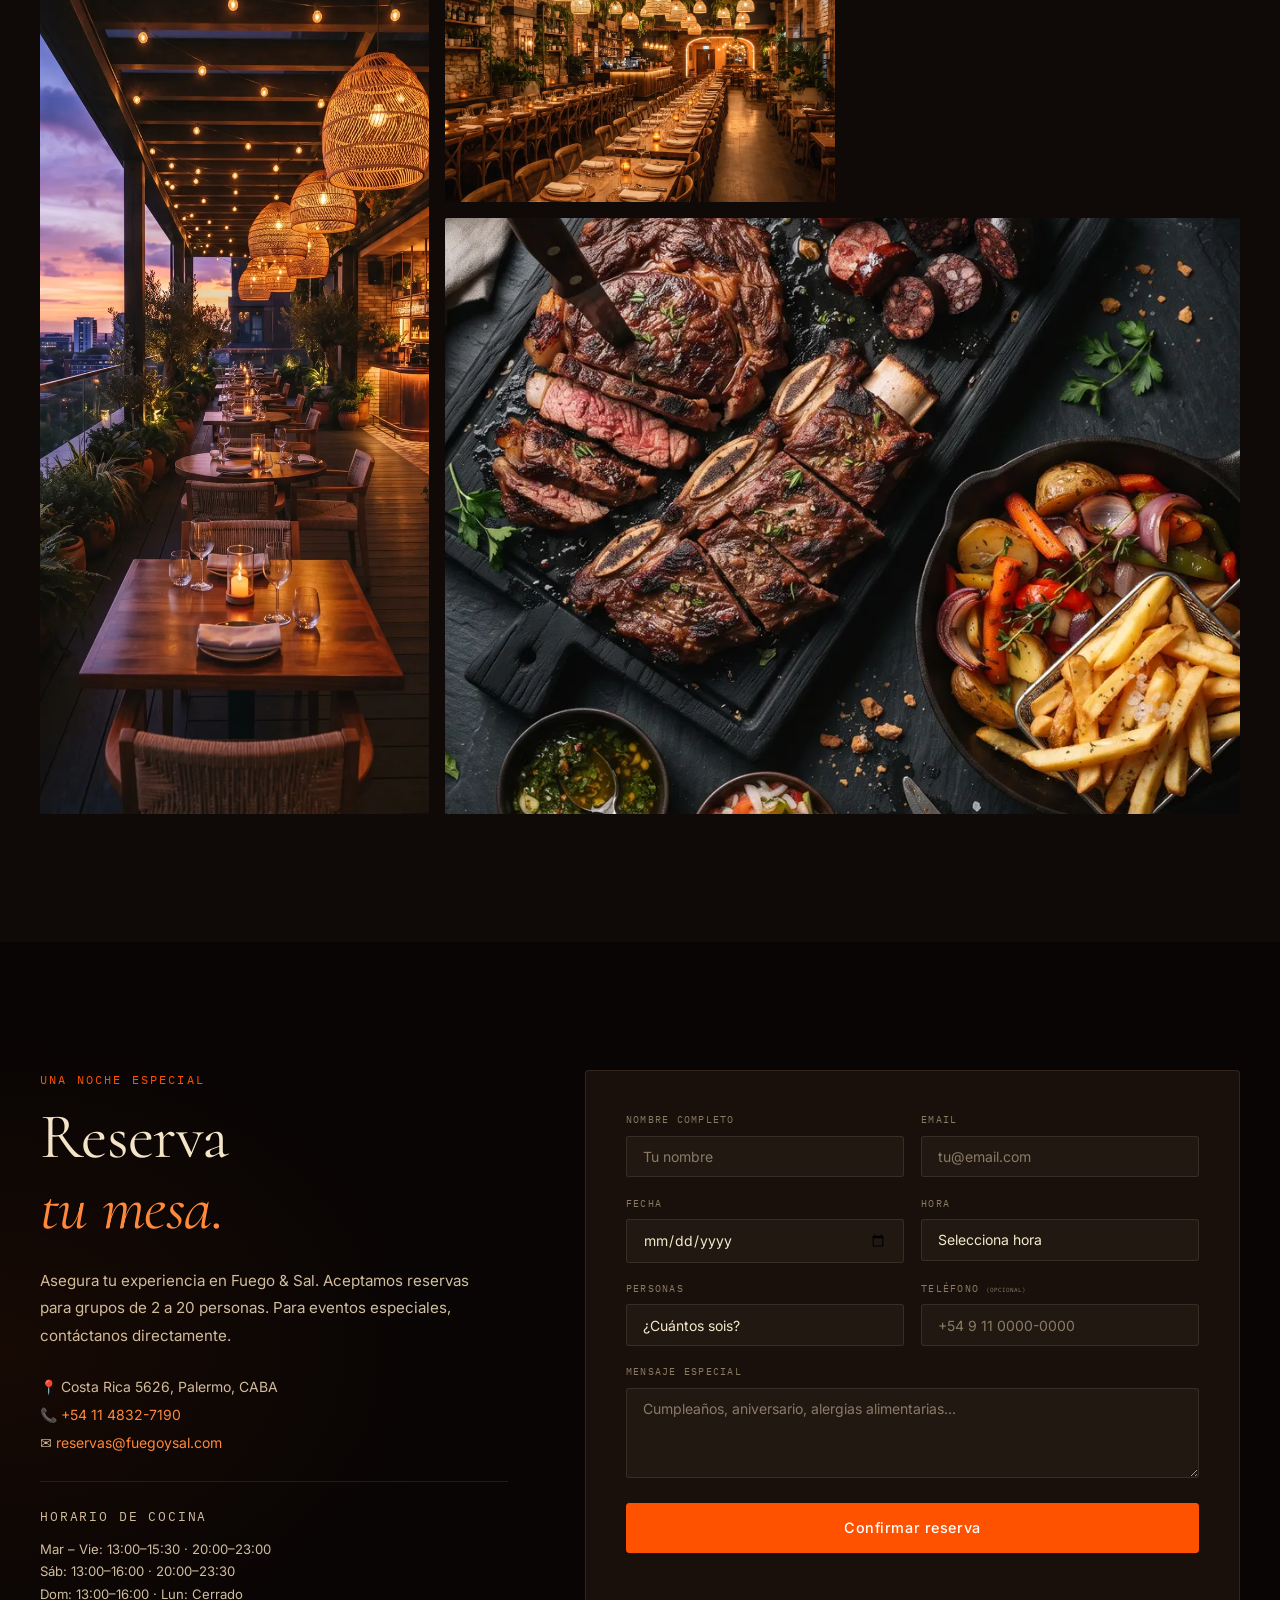
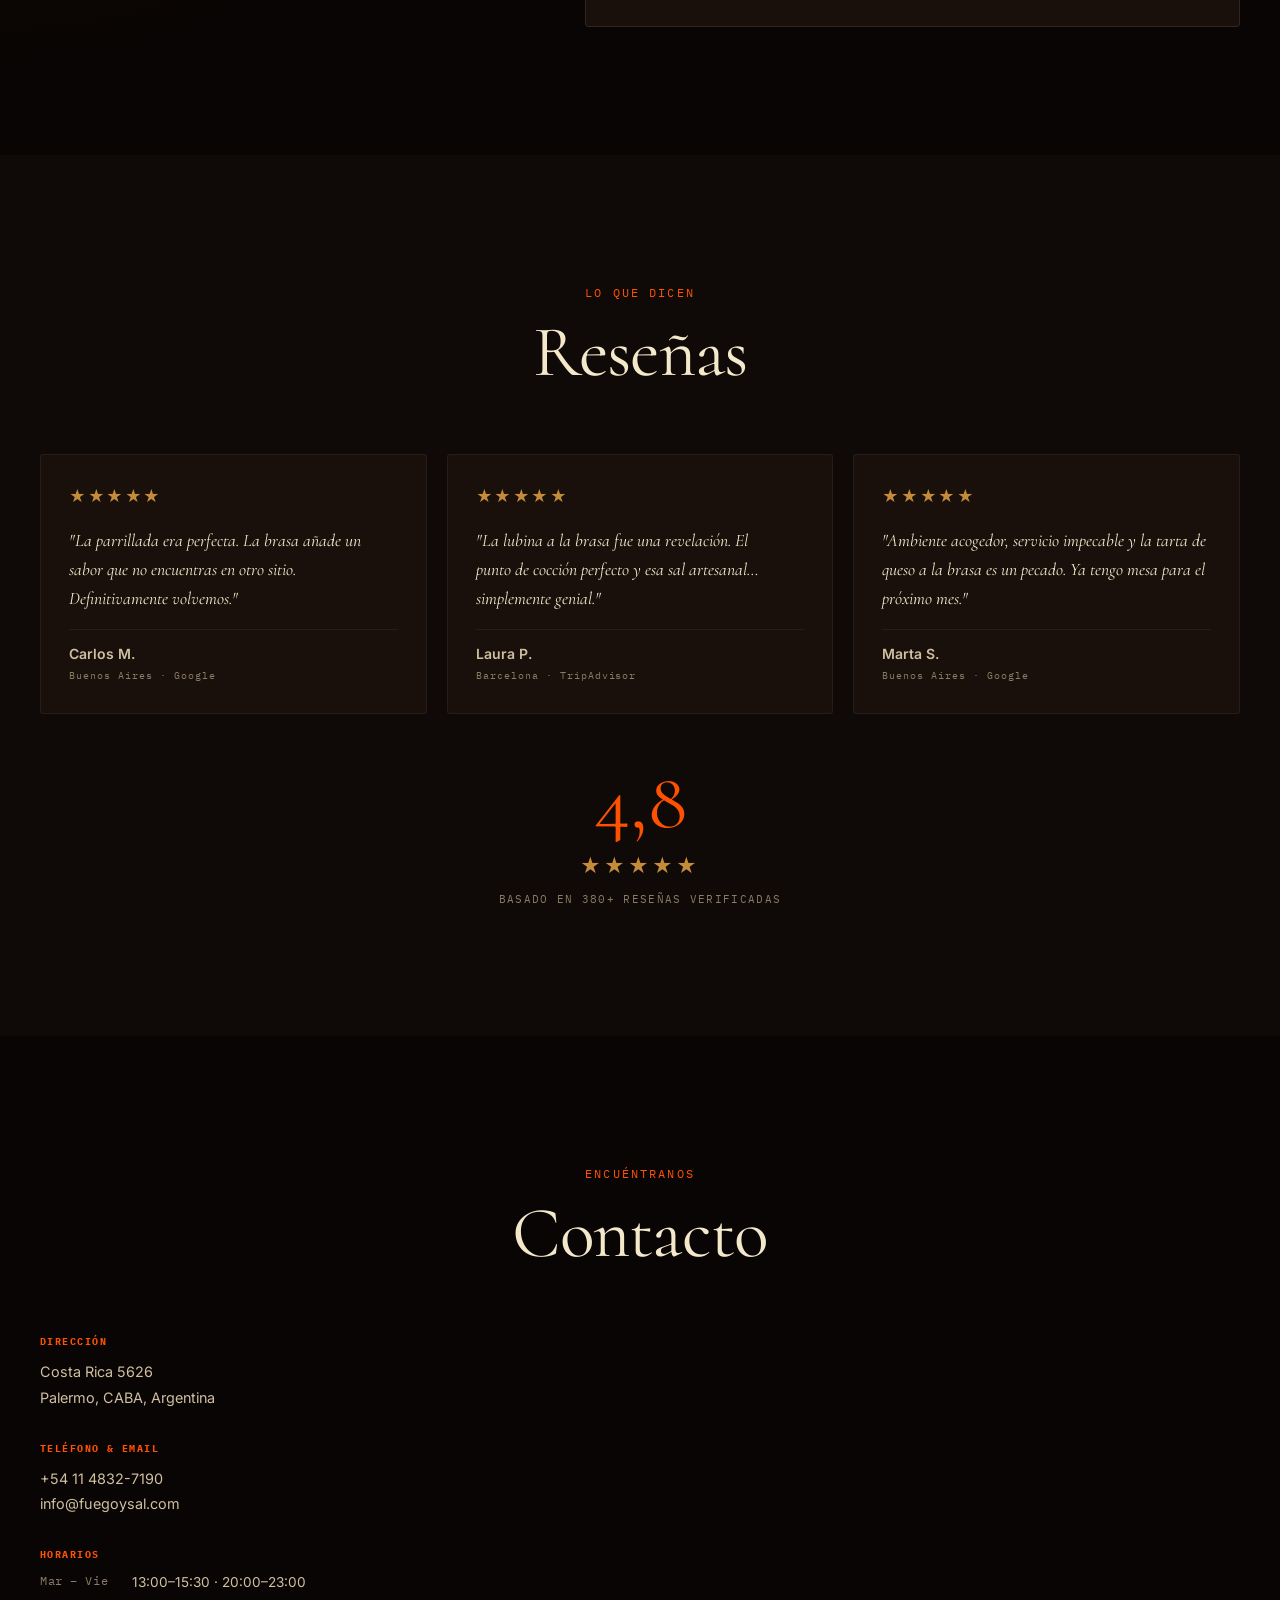
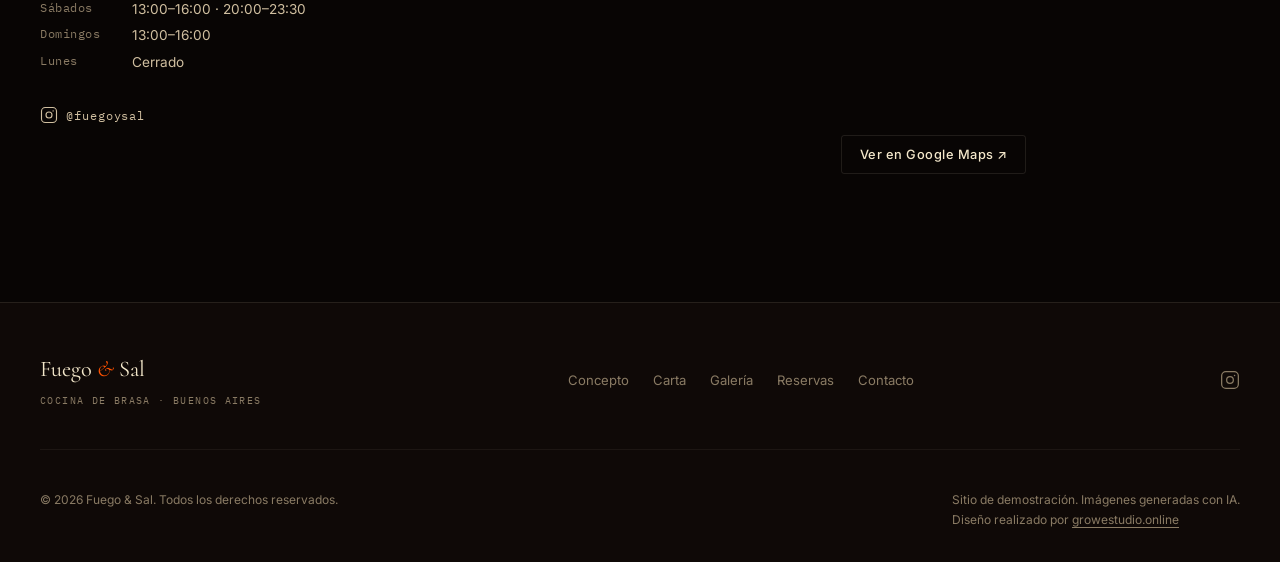
==== commit 0b15619c: "Fotos generadas con IA, carta acorde a las fotos, canónica, robots, sitemap y crédito; publicación e" ====
--- a/index.html
+++ b/index.html
@@ -5,6 +5,7 @@
   <meta name="viewport" content="width=device-width, initial-scale=1.0">
   <meta name="description" content="Fuego &amp; Sal — Cocina de brasa en el corazón de Palermo, Buenos Aires. Carta de temporada, ingredientes del mercado, reservas online.">
   <title>Fuego &amp; Sal — Restaurante de Brasa · Buenos Aires</title>
+    <link rel="canonical" href="https://fuego-sal.growestudio.workers.dev/" />
 
   <!-- Fonts -->
   <link rel="preconnect" href="https://fonts.googleapis.com">
@@ -182,42 +183,42 @@
           <div class="platos-grid">
             <article class="plato-card" data-tilt>
               <div class="plato-img">
-                <img src="assets/img/entrada-1.webp" alt="Entrada de la carta" loading="lazy" decoding="async">
-              </div>
-              <div class="plato-info">
-                <h3 class="plato-name">Tataki de atún con sal Maldon</h3>
-                <p class="plato-desc">Atún rojo sellado en brasa, sal en escamas, sésamo y ponzu de cítricos.</p>
-                <span class="plato-price" aria-label="14 euros">$4.200</span>
-              </div>
-            </article>
-            <article class="plato-card" data-tilt>
-              <div class="plato-img">
-                <img src="assets/img/entrada-2.webp" alt="Entrada de la carta" loading="lazy" decoding="async">
-              </div>
-              <div class="plato-info">
-                <h3 class="plato-name">Burrata ahumada</h3>
-                <p class="plato-desc">Burrata fresca con tomate a la brasa, albahaca y aceite de oliva virgen extra.</p>
-                <span class="plato-price" aria-label="12 euros">$3.800</span>
-              </div>
-            </article>
-            <article class="plato-card" data-tilt>
-              <div class="plato-img">
-                <img src="assets/img/entrada-3.webp" alt="Entrada de la carta" loading="lazy" decoding="async">
-              </div>
-              <div class="plato-info">
-                <h3 class="plato-name">Ostras con granita de limón</h3>
-                <p class="plato-desc">Tres ostras frescas con granita de limón y sal gris artesanal.</p>
-                <span class="plato-price" aria-label="3 unidades">$5.100 <small>(3 ud.)</small></span>
-              </div>
-            </article>
-            <article class="plato-card" data-tilt>
-              <div class="plato-img">
-                <img src="assets/img/entrada-4.webp" alt="Entrada de la carta" loading="lazy" decoding="async">
-              </div>
-              <div class="plato-info">
-                <h3 class="plato-name">Alcachofas al carbón</h3>
-                <p class="plato-desc">Alcachofas de temporada tostadas al carbón con aioli de limón y pimentón ahumado.</p>
-                <span class="plato-price" aria-label="11 euros">$3.500</span>
+                <img src="assets/img/entrada-1.webp" alt="Zanahorias a la brasa" loading="lazy" decoding="async">
+              </div>
+              <div class="plato-info">
+                <h3 class="plato-name">Zanahorias a la brasa</h3>
+                <p class="plato-desc">Zanahorias asadas con miel y pimentón ahumado, perejil fresco y dip cremoso de ajo.</p>
+                <span class="plato-price">$4.200</span>
+              </div>
+            </article>
+            <article class="plato-card" data-tilt>
+              <div class="plato-img">
+                <img src="assets/img/entrada-2.webp" alt="Guacamole con nachos" loading="lazy" decoding="async">
+              </div>
+              <div class="plato-info">
+                <h3 class="plato-name">Guacamole con nachos</h3>
+                <p class="plato-desc">Palta pisada con tomate y cilantro, nachos crocantes y gajos de lima.</p>
+                <span class="plato-price">$3.800</span>
+              </div>
+            </article>
+            <article class="plato-card" data-tilt>
+              <div class="plato-img">
+                <img src="assets/img/entrada-3.webp" alt="Burrata con tomates asados" loading="lazy" decoding="async">
+              </div>
+              <div class="plato-info">
+                <h3 class="plato-name">Burrata con tomates asados</h3>
+                <p class="plato-desc">Burrata fresca con tomates cherry asados, albahaca, aceite de oliva y pan tostado.</p>
+                <span class="plato-price">$5.100</span>
+              </div>
+            </article>
+            <article class="plato-card" data-tilt>
+              <div class="plato-img">
+                <img src="assets/img/entrada-4.webp" alt="Provoleta en hierro" loading="lazy" decoding="async">
+              </div>
+              <div class="plato-info">
+                <h3 class="plato-name">Provoleta en hierro</h3>
+                <p class="plato-desc">Provoleta gratinada en sartén de hierro con morrones asados y orégano.</p>
+                <span class="plato-price">$3.500</span>
               </div>
             </article>
           </div>
@@ -228,12 +229,12 @@
           <div class="platos-grid">
             <article class="plato-card" data-tilt>
               <div class="plato-img">
-                <img src="assets/img/plato-ensalada.webp" alt="Chuletón de vaca madurado 60 días" loading="lazy" decoding="async">
-              </div>
-              <div class="plato-info">
-                <h3 class="plato-name">Chuletón madurado 60 días</h3>
-                <p class="plato-desc">Vaca, maduración en seco. Con sal Maldon y papas al carbón. 600g.</p>
-                <span class="plato-price" aria-label="42 euros">$12.800</span>
+                <img src="assets/img/plato-ensalada.webp" alt="Tabla parrillera para compartir" loading="lazy" decoding="async">
+              </div>
+              <div class="plato-info">
+                <h3 class="plato-name">Tabla parrillera para compartir</h3>
+                <p class="plato-desc">Bife en lonchas, chorizos, choclo asado y papas fritas, con salsas para acompañar.</p>
+                <span class="plato-price">$12.800</span>
               </div>
             </article>
             <article class="plato-card" data-tilt>
@@ -242,28 +243,28 @@
               </div>
               <div class="plato-info">
                 <h3 class="plato-name">Vacío a la parrilla</h3>
-                <p class="plato-desc">Corte de vacío argentino a la parrilla de leña, con chimichurri de hierbas frescas.</p>
-                <span class="plato-price" aria-label="24 euros">$8.900</span>
-              </div>
-            </article>
-            <article class="plato-card" data-tilt>
-              <div class="plato-img">
-                <img src="assets/img/plato-carne.webp" alt="Entrecot Black Angus" loading="lazy" decoding="async">
-              </div>
-              <div class="plato-info">
-                <h3 class="plato-name">Entrecot Black Angus</h3>
-                <p class="plato-desc">Res Black Angus importado. Jugoso y tierno, con mantequilla de tuétano y sal gruesa.</p>
-                <span class="plato-price" aria-label="36 euros">$11.200</span>
-              </div>
-            </article>
-            <article class="plato-card" data-tilt>
-              <div class="plato-img">
-                <img src="assets/img/cocktail.webp" alt="Costillas de cerdo ahumadas" loading="lazy" decoding="async">
-              </div>
-              <div class="plato-info">
-                <h3 class="plato-name">Costillas ahumadas</h3>
-                <p class="plato-desc">Costillas de cerdo con miel, soja y especias. Ahumadas 8 horas en brasa de quebracho.</p>
-                <span class="plato-price" aria-label="28 euros">$9.600</span>
+                <p class="plato-desc">Vacío cocido a la leña, cortado en lonchas y servido con chimichurri de hierbas frescas.</p>
+                <span class="plato-price">$8.900</span>
+              </div>
+            </article>
+            <article class="plato-card" data-tilt>
+              <div class="plato-img">
+                <img src="assets/img/plato-carne.webp" alt="Parrillada completa" loading="lazy" decoding="async">
+              </div>
+              <div class="plato-info">
+                <h3 class="plato-name">Parrillada completa</h3>
+                <p class="plato-desc">Bife ancho, asado, chorizo y morcilla, con chimichurri, salsa criolla, vegetales y papas fritas.</p>
+                <span class="plato-price">$11.200</span>
+              </div>
+            </article>
+            <article class="plato-card" data-tilt>
+              <div class="plato-img">
+                <img src="assets/img/cocktail.webp" alt="Brochette a la brasa" loading="lazy" decoding="async">
+              </div>
+              <div class="plato-info">
+                <h3 class="plato-name">Brochette a la brasa</h3>
+                <p class="plato-desc">Cubos de carne con morrón, cebolla morada y tomates cherry, asados sobre las brasas.</p>
+                <span class="plato-price">$9.600</span>
               </div>
             </article>
           </div>
@@ -274,41 +275,41 @@
           <div class="platos-grid">
             <article class="plato-card" data-tilt>
               <div class="plato-img">
-                <img src="assets/img/pescado-1.webp" alt="Pescado a la brasa" loading="lazy" decoding="async">
-              </div>
-              <div class="plato-info">
-                <h3 class="plato-name">Lenguado a la brasa</h3>
-                <p class="plato-desc">Lenguado entero a la parrilla, sal gruesa artesanal y aceite de oliva con hierbas.</p>
+                <img src="assets/img/pescado-1.webp" alt="Pescado entero a la brasa" loading="lazy" decoding="async">
+              </div>
+              <div class="plato-info">
+                <h3 class="plato-name">Pescado entero a la brasa</h3>
+                <p class="plato-desc">Pescado entero con la piel crocante, chimichurri de hierbas, lima y salsa picante.</p>
                 <span class="plato-price">$10.400</span>
               </div>
             </article>
             <article class="plato-card" data-tilt>
               <div class="plato-img">
-                <img src="assets/img/pescado-2.webp" alt="Pescado a la brasa" loading="lazy" decoding="async">
-              </div>
-              <div class="plato-info">
-                <h3 class="plato-name">Pulpo a las brasas</h3>
-                <p class="plato-desc">Pulpo braseado con aceite de pimentón ahumado y sal marina gruesa.</p>
+                <img src="assets/img/pescado-2.webp" alt="Pescado blanco con langostinos" loading="lazy" decoding="async">
+              </div>
+              <div class="plato-info">
+                <h3 class="plato-name">Pescado blanco con langostinos</h3>
+                <p class="plato-desc">Filet de pescado sellado con langostinos al ajillo sobre salsa bisque.</p>
                 <span class="plato-price">$8.200</span>
               </div>
             </article>
             <article class="plato-card" data-tilt>
               <div class="plato-img">
-                <img src="assets/img/pescado-3.webp" alt="Pescado a la brasa" loading="lazy" decoding="async">
-              </div>
-              <div class="plato-info">
-                <h3 class="plato-name">Dorada al carbón</h3>
-                <p class="plato-desc">Dorada entera en carbón artesanal con limón, ajo y hierbas frescas del huerto.</p>
+                <img src="assets/img/pescado-3.webp" alt="Salmón con langostinos" loading="lazy" decoding="async">
+              </div>
+              <div class="plato-info">
+                <h3 class="plato-name">Salmón con langostinos</h3>
+                <p class="plato-desc">Salmón grillado con langostinos y tomates secos, sobre puré de papas, espinaca y manteca de limón.</p>
                 <span class="plato-price">$9.800</span>
               </div>
             </article>
             <article class="plato-card" data-tilt>
               <div class="plato-img">
-                <img src="assets/img/pescado-4.webp" alt="Pescado a la brasa" loading="lazy" decoding="async">
-              </div>
-              <div class="plato-info">
-                <h3 class="plato-name">Langostinos a la parrilla</h3>
-                <p class="plato-desc">Langostinos frescos a la parrilla de leña con mantequilla de ajo y sal Maldon.</p>
+                <img src="assets/img/pescado-4.webp" alt="Tabla de mariscos" loading="lazy" decoding="async">
+              </div>
+              <div class="plato-info">
+                <h3 class="plato-name">Tabla de mariscos</h3>
+                <p class="plato-desc">Langostinos, pulpo y rabas a la parrilla con limón, alioli y salsa de morrones.</p>
                 <span class="plato-price">$7.600</span>
               </div>
             </article>
@@ -320,41 +321,41 @@
           <div class="platos-grid">
             <article class="plato-card" data-tilt>
               <div class="plato-img">
-                <img src="assets/img/postre-1.webp" alt="Postre de la carta" loading="lazy" decoding="async">
-              </div>
-              <div class="plato-info">
-                <h3 class="plato-name">Coulant de chocolate negro</h3>
-                <p class="plato-desc">Cacao 70% con corazón fundente, helado de vainilla y sal en escamas.</p>
+                <img src="assets/img/postre-1.webp" alt="Volcán de chocolate" loading="lazy" decoding="async">
+              </div>
+              <div class="plato-info">
+                <h3 class="plato-name">Volcán de chocolate</h3>
+                <p class="plato-desc">Corazón de chocolate fundente con frambuesas, arándanos y cacao.</p>
                 <span class="plato-price">$2.800</span>
               </div>
             </article>
             <article class="plato-card" data-tilt>
               <div class="plato-img">
-                <img src="assets/img/postre-2.webp" alt="Postre de la carta" loading="lazy" decoding="async">
-              </div>
-              <div class="plato-info">
-                <h3 class="plato-name">Cheesecake a la brasa</h3>
-                <p class="plato-desc">Cheesecake rematado al carbón para un acabado ahumado único. Con dulce de leche y higos.</p>
+                <img src="assets/img/postre-2.webp" alt="Brownie con helado" loading="lazy" decoding="async">
+              </div>
+              <div class="plato-info">
+                <h3 class="plato-name">Brownie con helado</h3>
+                <p class="plato-desc">Brownie tibio con helado de vainilla, salsa de chocolate y nueces tostadas.</p>
                 <span class="plato-price">$2.600</span>
               </div>
             </article>
             <article class="plato-card" data-tilt>
               <div class="plato-img">
-                <img src="assets/img/postre-3.webp" alt="Postre de la carta" loading="lazy" decoding="async">
-              </div>
-              <div class="plato-info">
-                <h3 class="plato-name">Sorbete de limón y sal</h3>
-                <p class="plato-desc">Sorbete artesanal de limón con sal marina y espuma de vino espumante. Cremoso y refrescante.</p>
+                <img src="assets/img/postre-3.webp" alt="Torta de chocolate" loading="lazy" decoding="async">
+              </div>
+              <div class="plato-info">
+                <h3 class="plato-name">Torta de chocolate</h3>
+                <p class="plato-desc">Capas de bizcochuelo y crema de chocolate, cubierta con ganache.</p>
                 <span class="plato-price">$2.200</span>
               </div>
             </article>
             <article class="plato-card" data-tilt>
               <div class="plato-img">
-                <img src="assets/img/postre-4.webp" alt="Postre de la carta" loading="lazy" decoding="async">
-              </div>
-              <div class="plato-info">
-                <h3 class="plato-name">Pannacotta de vainilla</h3>
-                <p class="plato-desc">Pannacotta cremosa con caramelo salado, nueces caramelizadas y sal Maldon.</p>
+                <img src="assets/img/postre-4.webp" alt="Panqueques con frutos rojos" loading="lazy" decoding="async">
+              </div>
+              <div class="plato-info">
+                <h3 class="plato-name">Panqueques con frutos rojos</h3>
+                <p class="plato-desc">Pila de panqueques esponjosos con frutillas, arándanos y azúcar impalpable.</p>
                 <span class="plato-price">$2.400</span>
               </div>
             </article>
@@ -375,19 +376,19 @@
         </div>
         <div class="galeria-grid">
           <figure class="galeria-item galeria-item--tall reveal" data-reveal>
-            <img src="assets/img/galeria-1.webp" alt="Mesa elegantemente dispuesta en Fuego &amp; Sal" loading="lazy" decoding="async">
+            <img src="assets/img/galeria-1.webp" alt="Terraza del restaurante al atardecer" loading="lazy" decoding="async">
             <figcaption class="galeria-caption">Sala principal</figcaption>
           </figure>
           <figure class="galeria-item reveal" data-reveal>
-            <img src="assets/img/galeria-2.webp" alt="Cocinero trabajando en la parrilla de carbón" loading="lazy" decoding="async">
+            <img src="assets/img/galeria-2.webp" alt="Salón principal con lámparas de mimbre" loading="lazy" decoding="async">
             <figcaption class="galeria-caption">Nuestra cocina</figcaption>
           </figure>
           <figure class="galeria-item reveal" data-reveal>
-            <img src="assets/img/galeria-3.webp" alt="Terraza exterior del restaurante en día luminoso" loading="lazy" decoding="async">
+            <img src="assets/img/galeria-3.webp" alt="Patio iluminado con guirnaldas de noche" loading="lazy" decoding="async">
             <figcaption class="galeria-caption">Terraza</figcaption>
           </figure>
           <figure class="galeria-item galeria-item--wide reveal" data-reveal>
-            <img src="assets/img/plato-carne.webp" alt="Chuletón a la brasa recién servido" loading="lazy" decoding="async">
+            <img src="assets/img/plato-carne.webp" alt="Parrillada completa recién servida" loading="lazy" decoding="async">
             <figcaption class="galeria-caption">Nuestra especialidad</figcaption>
           </figure>
         </div>
@@ -507,7 +508,7 @@
           <article class="resena-card reveal" data-reveal>
             <div class="resena-stars" aria-label="5 estrellas de 5">★★★★★</div>
             <blockquote>
-              <p>"El chuletón era perfecto. La brasa añade un sabor que no encuentras en otro sitio. Definitivamente volvemos."</p>
+              <p>"La parrillada era perfecta. La brasa añade un sabor que no encuentras en otro sitio. Definitivamente volvemos."</p>
             </blockquote>
             <footer class="resena-autor">
               <strong>Carlos M.</strong>
@@ -639,8 +640,8 @@
       <div class="footer-bottom">
         <p>© 2026 Fuego &amp; Sal. Todos los derechos reservados.</p>
         <p class="footer-credits-note">
-          Imágenes bajo licencias Creative Commons.
-          <a href="creditos.html">Créditos fotográficos →</a>
+          Sitio de demostración. Imágenes generadas con IA.<br>
+          Diseño realizado por <a href="https://growestudio.online" target="_blank" rel="noopener">growestudio.online</a>
         </p>
       </div>
     </div>
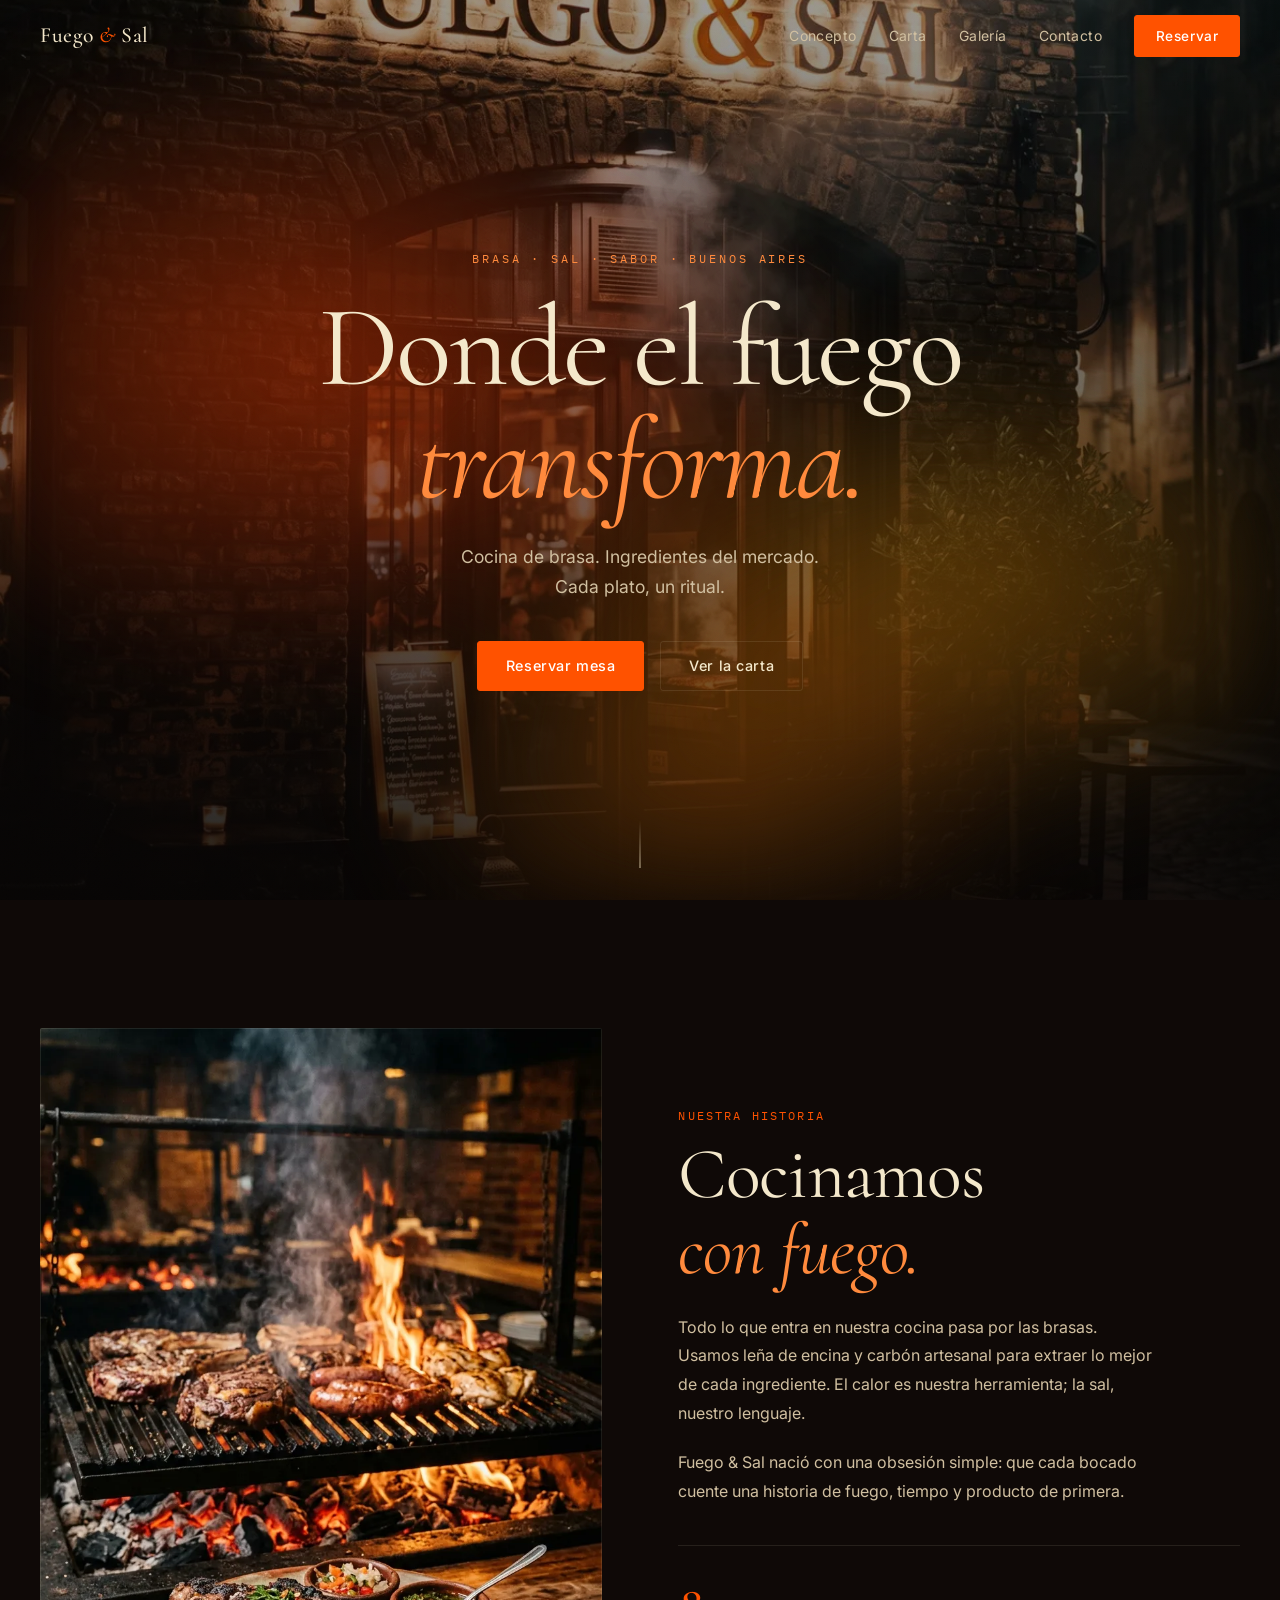
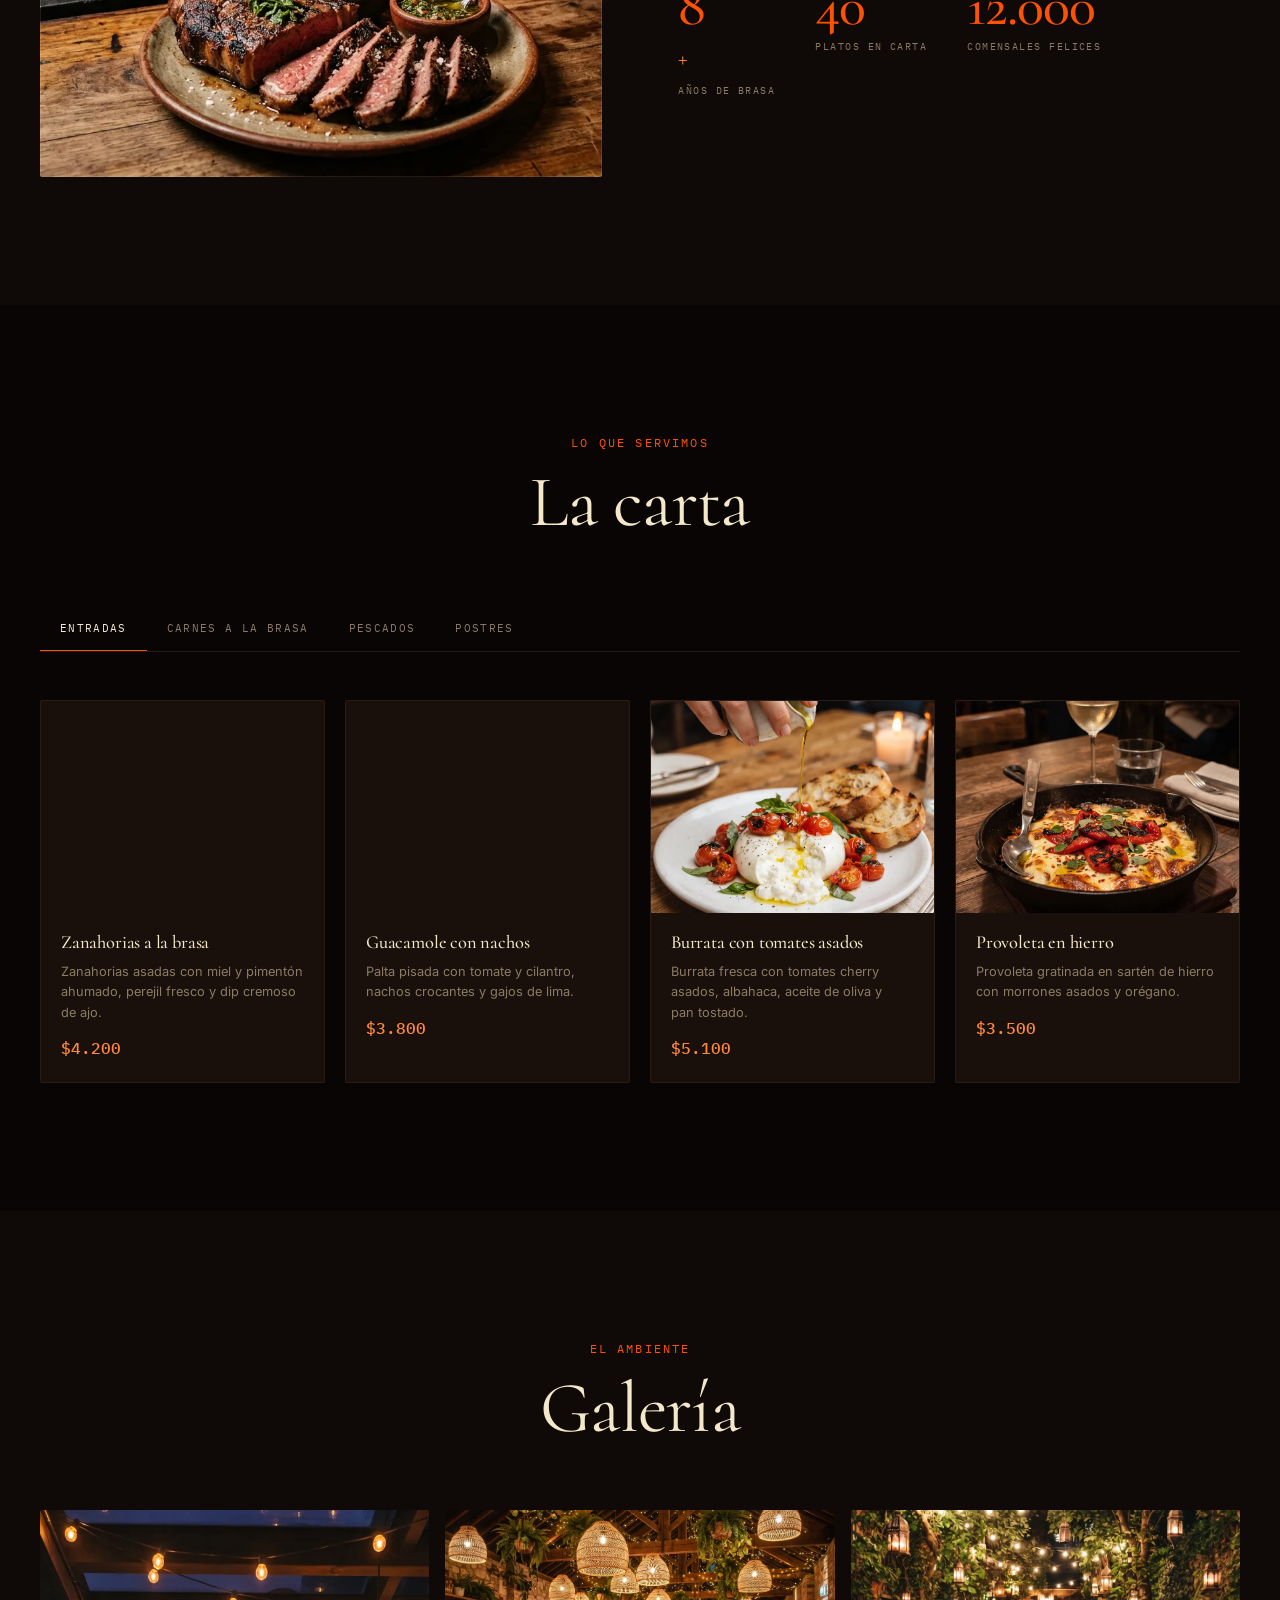
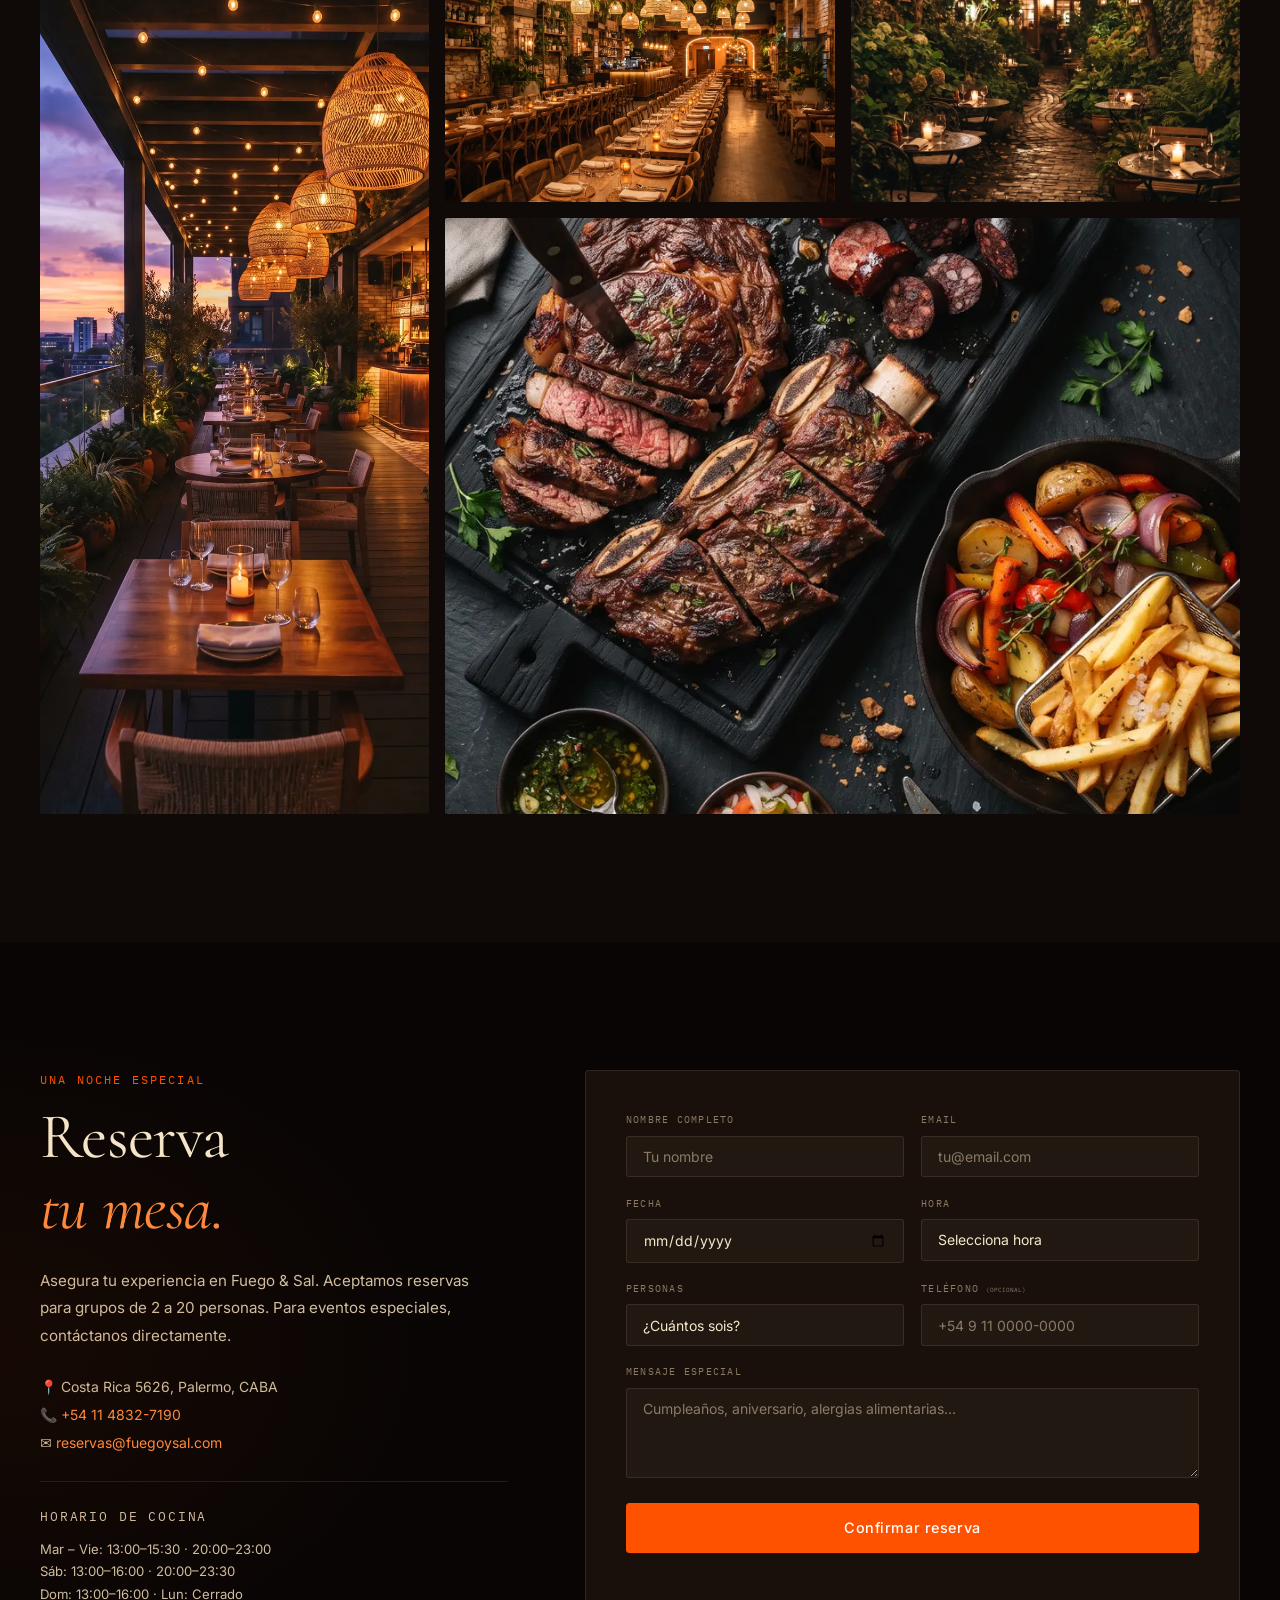
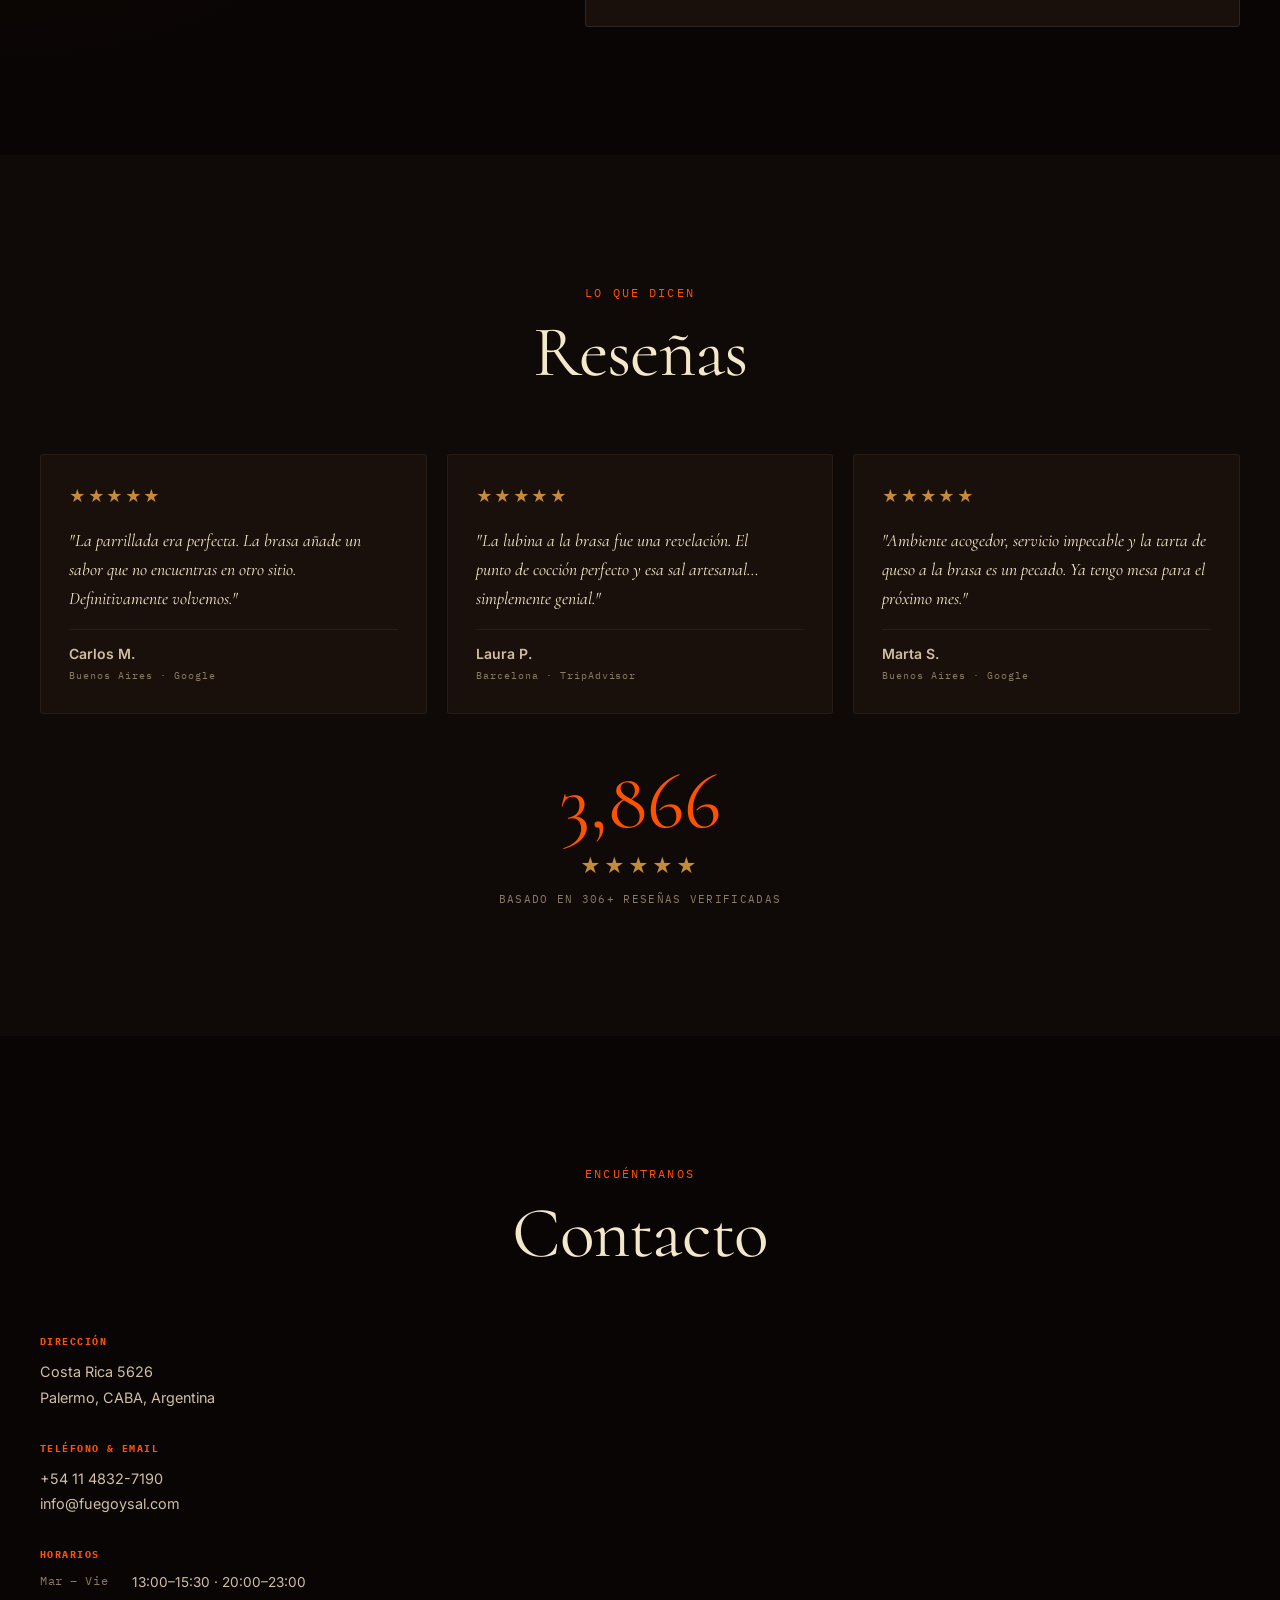
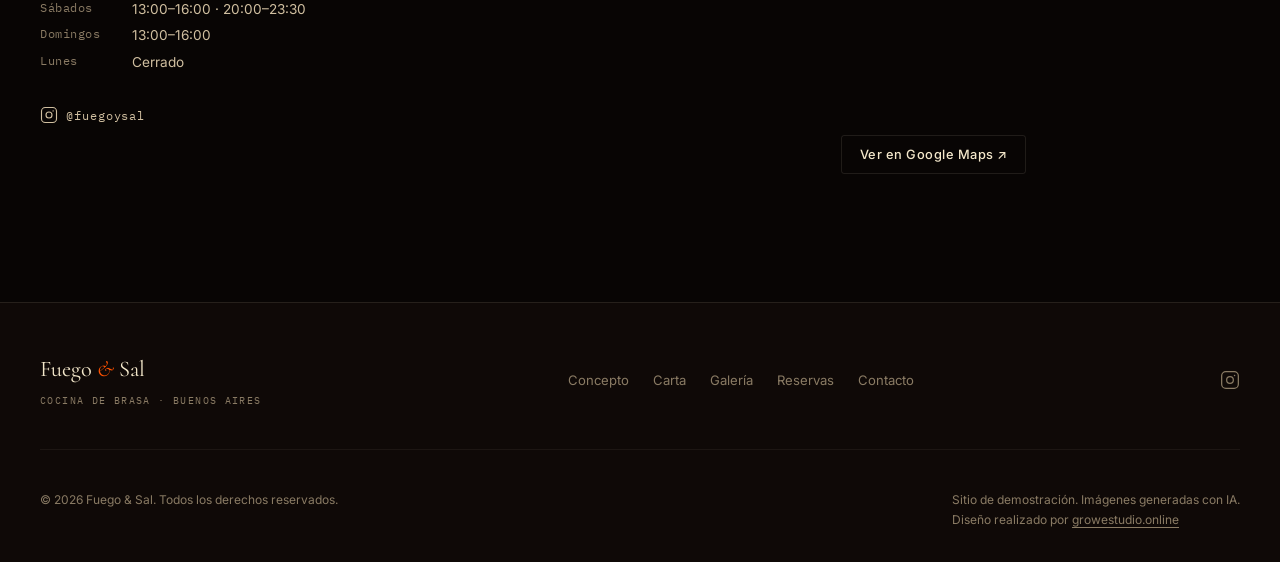
==== commit af20aca6: "Demo de negocio inventado: noindex para que Google no la muestre y sin sitemap Co-Authored-By: Claud" ====
--- a/index.html
+++ b/index.html
@@ -5,6 +5,7 @@
   <meta name="viewport" content="width=device-width, initial-scale=1.0">
   <meta name="description" content="Fuego &amp; Sal — Cocina de brasa en el corazón de Palermo, Buenos Aires. Carta de temporada, ingredientes del mercado, reservas online.">
   <title>Fuego &amp; Sal — Restaurante de Brasa · Buenos Aires</title>
+    <meta name="robots" content="noindex, follow" />
     <link rel="canonical" href="https://fuego-sal.growestudio.workers.dev/" />
 
   <!-- Fonts -->
